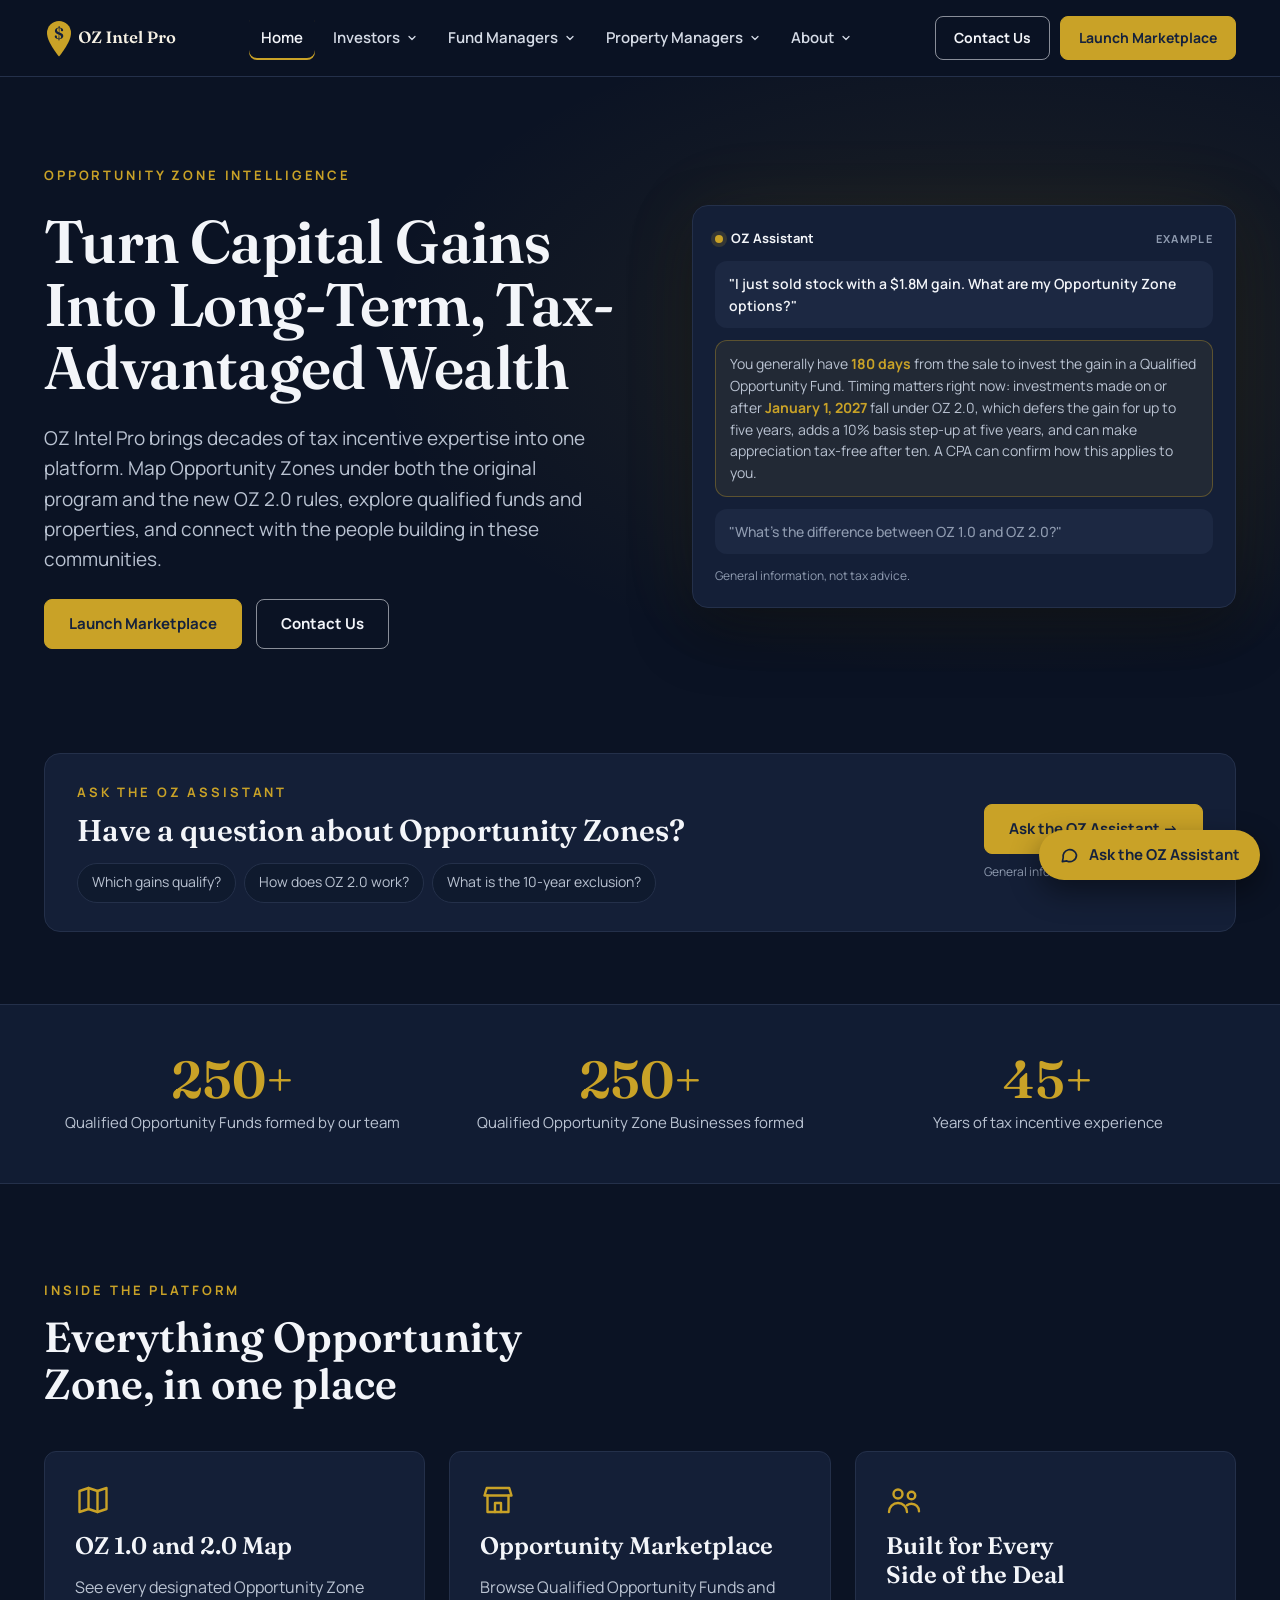
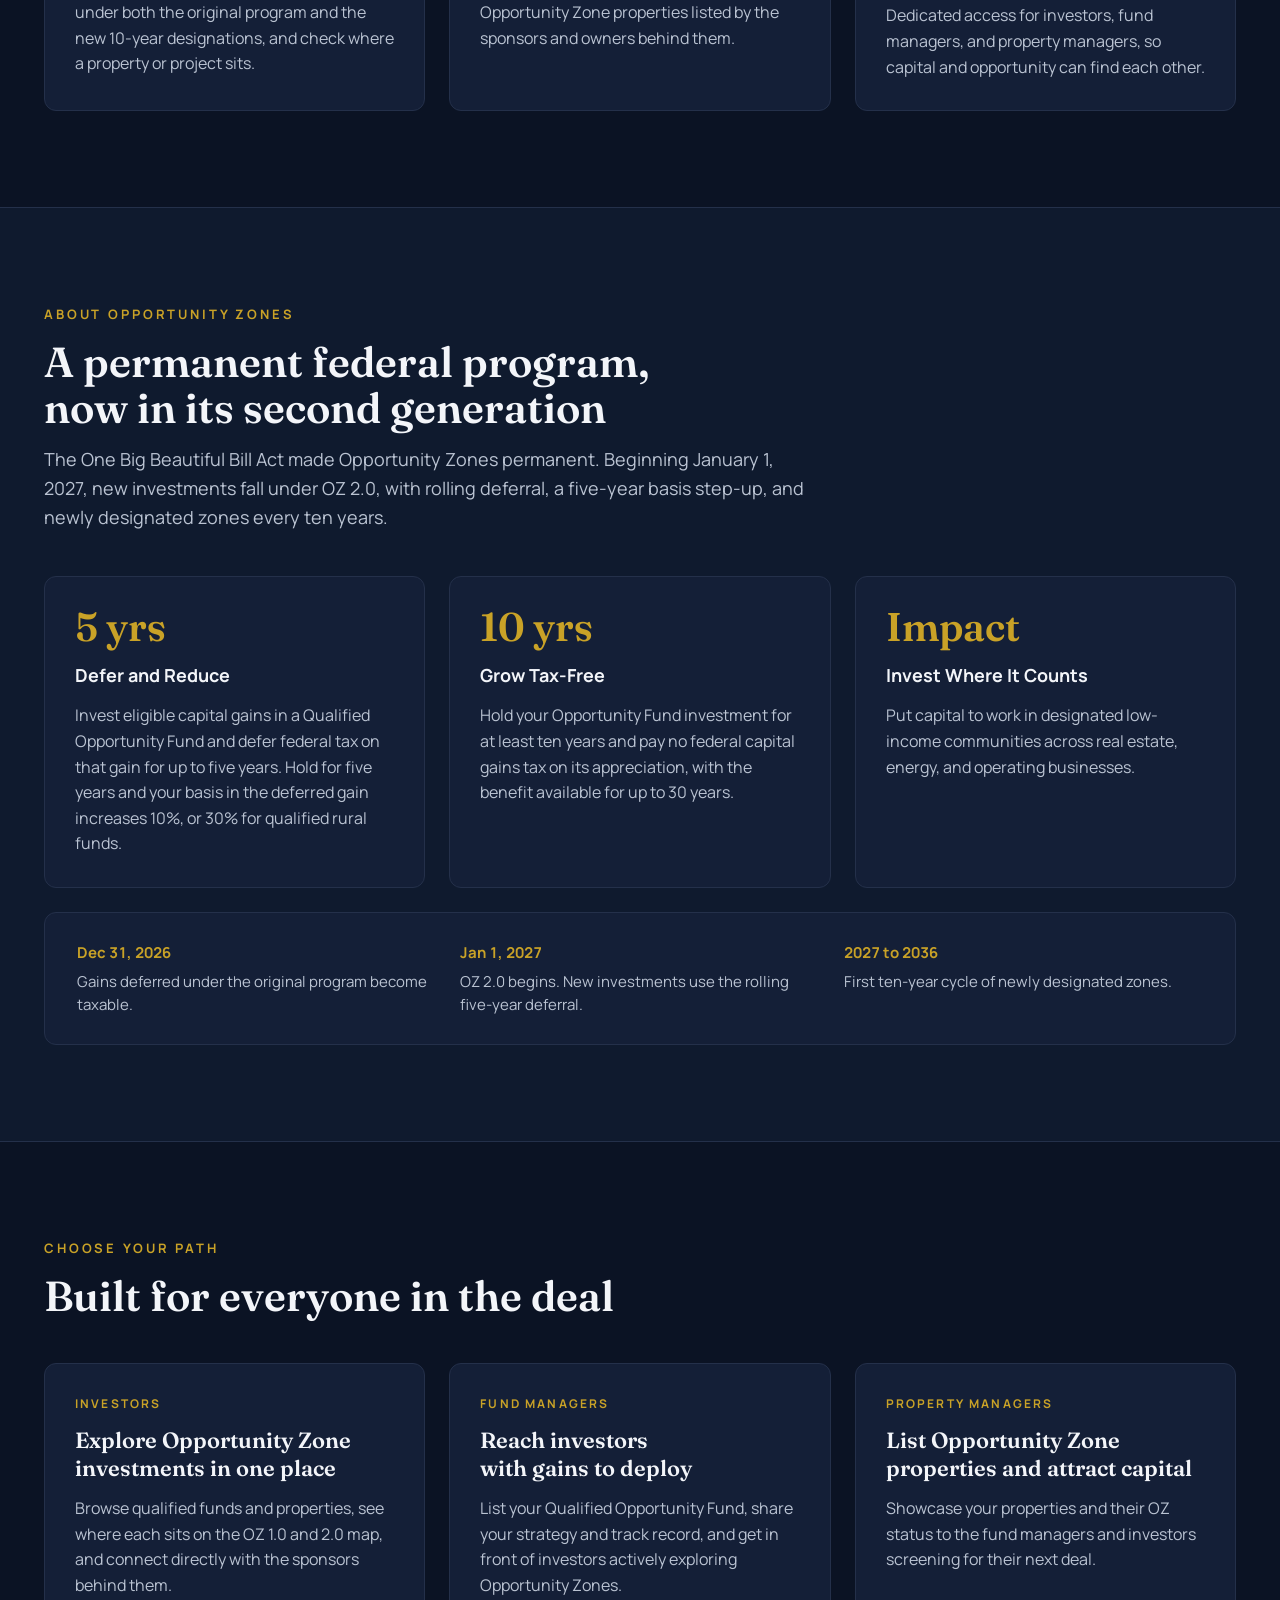
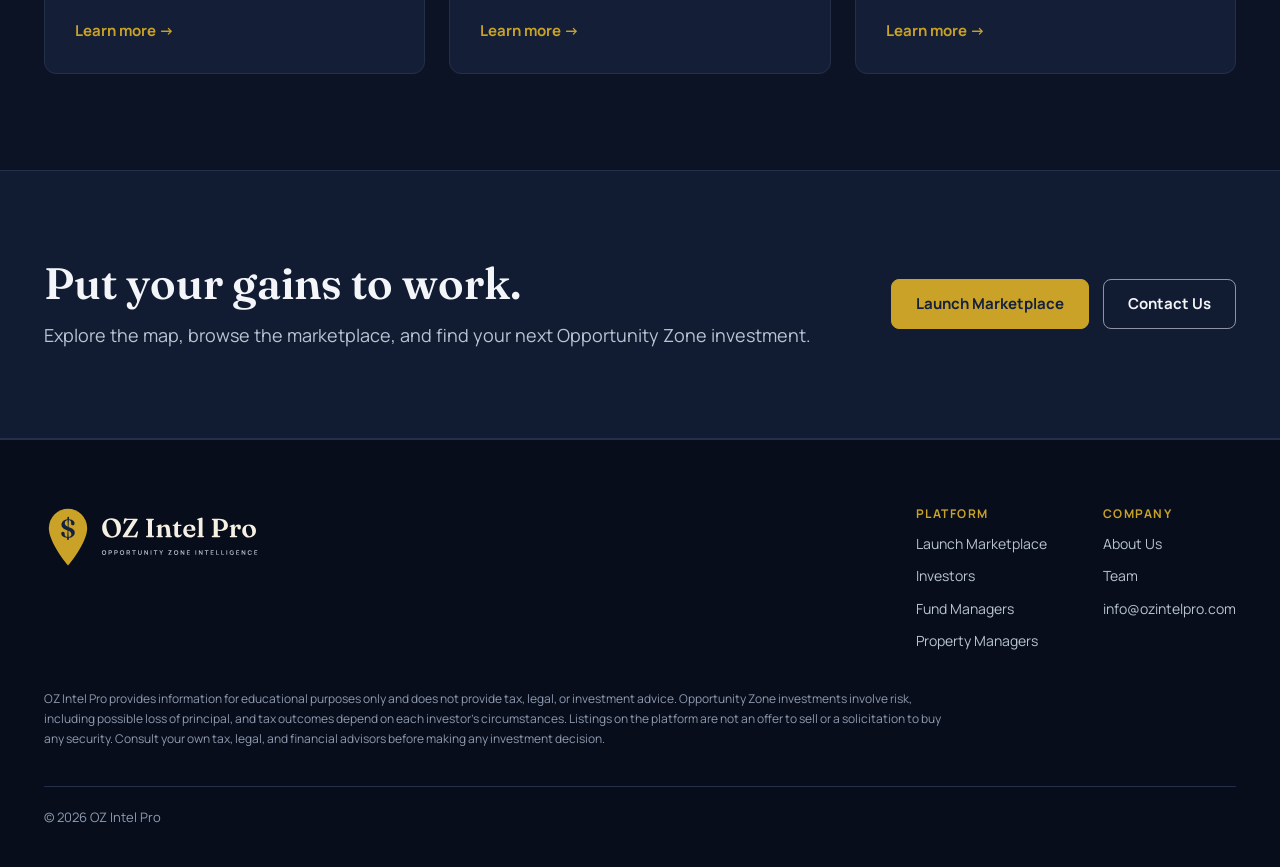
==== index.html @ 28931c60 "Add files via upload" ====
<!doctype html>
<html lang="en">
<head>
<meta charset="utf-8">
<meta name="viewport" content="width=device-width, initial-scale=1, viewport-fit=cover">
<title>OZ Intel Pro | Opportunity Zone Intelligence</title>
<meta name="description" content="Map Opportunity Zones under OZ 1.0 and 2.0, explore qualified funds and properties, and connect with the people building in these communities.">
<meta name="theme-color" content="#0B1324">
<link rel="icon" type="image/svg+xml" href="/assets/oz_logo_icon_gold.svg">
<link rel="apple-touch-icon" href="/assets/oz_logo_icon_gold.png">
<link rel="preconnect" href="https://fonts.googleapis.com">
<link rel="preconnect" href="https://fonts.gstatic.com" crossorigin>
<link rel="stylesheet" href="https://fonts.googleapis.com/css2?family=Fraunces:opsz,wght@9..144,500;9..144,600&family=Manrope:wght@400;500;600;700&display=swap">
<link rel="stylesheet" href="/assets/styles.css">
</head>
<body>
<a class="skip" href="#main">Skip to content</a>
<header class="site-header">
<div class="wrap header-row">
<a class="logo" href="/" aria-label="OZ Intel Pro home"><img src="/assets/oz_logo_compact_dark.svg" alt="OZ Intel Pro" width="243" height="40"></a>
<nav class="nav" aria-label="Main"><a href="/" aria-current="page">Home</a><div class="dd"><button type="button" class="dd-btn" aria-expanded="false" aria-controls="dd-0">Investors<svg class="chev" width="12" height="12" viewBox="0 0 24 24" fill="none" stroke="currentColor" stroke-width="2.5" stroke-linecap="round" stroke-linejoin="round" aria-hidden="true"><path d="m6 9 6 6 6-6"/></svg></button><div class="dd-menu" id="dd-0"><a href="/investors.html">Overview</a><a href="/portal/investor" class="portal">Investor Portal</a></div></div><div class="dd"><button type="button" class="dd-btn" aria-expanded="false" aria-controls="dd-1">Fund Managers<svg class="chev" width="12" height="12" viewBox="0 0 24 24" fill="none" stroke="currentColor" stroke-width="2.5" stroke-linecap="round" stroke-linejoin="round" aria-hidden="true"><path d="m6 9 6 6 6-6"/></svg></button><div class="dd-menu" id="dd-1"><a href="/fund-managers.html">Overview</a><a href="/portal/fund-manager" class="portal">Fund Manager Portal</a></div></div><div class="dd"><button type="button" class="dd-btn" aria-expanded="false" aria-controls="dd-2">Property Managers<svg class="chev" width="12" height="12" viewBox="0 0 24 24" fill="none" stroke="currentColor" stroke-width="2.5" stroke-linecap="round" stroke-linejoin="round" aria-hidden="true"><path d="m6 9 6 6 6-6"/></svg></button><div class="dd-menu" id="dd-2"><a href="/property-managers.html">Overview</a><a href="/portal/property-manager" class="portal">Property Manager Portal</a></div></div><div class="dd"><button type="button" class="dd-btn" aria-expanded="false" aria-controls="dd-3">About<svg class="chev" width="12" height="12" viewBox="0 0 24 24" fill="none" stroke="currentColor" stroke-width="2.5" stroke-linecap="round" stroke-linejoin="round" aria-hidden="true"><path d="m6 9 6 6 6-6"/></svg></button><div class="dd-menu" id="dd-3"><a href="/about.html">About Us</a><a href="/team.html">Team</a></div></div></nav>
<div class="header-ctas"><a class="btn btn-outline" href="mailto:info@ozintelpro.com">Contact Us</a><a class="btn btn-primary" href="/launch">Launch Marketplace</a></div>
<details class="menu">
<summary aria-label="Open menu"><svg width="22" height="22" viewBox="0 0 24 24" fill="none" stroke="#F3F5F9" stroke-width="2" stroke-linecap="round" aria-hidden="true"><path d="M4 7h16M4 12h16M4 17h16"/></svg></summary>
<div class="menu-panel"><nav aria-label="Mobile"><a href="/" aria-current="page">Home</a><div class="m-group"><span class="m-label">Investors</span><a href="/investors.html">Overview</a><a href="/portal/investor" class="portal">Investor Portal</a></div><div class="m-group"><span class="m-label">Fund Managers</span><a href="/fund-managers.html">Overview</a><a href="/portal/fund-manager" class="portal">Fund Manager Portal</a></div><div class="m-group"><span class="m-label">Property Managers</span><a href="/property-managers.html">Overview</a><a href="/portal/property-manager" class="portal">Property Manager Portal</a></div><div class="m-group"><span class="m-label">About</span><a href="/about.html">About Us</a><a href="/team.html">Team</a></div><div class="btns"><a class="btn btn-primary" href="/launch">Launch Marketplace</a><a class="btn btn-outline" href="mailto:info@ozintelpro.com">Contact Us</a></div></nav></div>
</details>
</div>
</header>
<main id="main">
<section class="hero"><div class="wrap hero-grid">
<div class="hero-copy">
<span class="eyebrow">Opportunity Zone Intelligence</span>
<h1>Turn Capital Gains Into Long-Term, Tax-Advantaged Wealth</h1>
<p class="lede">OZ Intel Pro brings decades of tax incentive expertise into one platform. Map Opportunity Zones under both the original program and the new OZ 2.0 rules, explore qualified funds and properties, and connect with the people building in these communities.</p>
<div class="btns"><a class="btn btn-primary" href="/launch">Launch Marketplace</a><a class="btn btn-outline" href="mailto:info@ozintelpro.com">Contact Us</a></div>
</div>
<div class="hero-visual"><figure class="chat-card" aria-label="Example conversation with the OZ Assistant">
<div class="chat-top"><span class="chat-dot" aria-hidden="true"></span>OZ Assistant<span class="chat-tag">Example</span></div>
<div class="bubble user">"I just sold stock with a $1.8M gain. What are my Opportunity Zone options?"</div>
<div class="bubble bot">You generally have <b>180 days</b> from the sale to invest the gain in a Qualified Opportunity Fund. Timing matters right now: investments made on or after <b>January 1, 2027</b> fall under OZ 2.0, which defers the gain for up to five years, adds a 10% basis step-up at five years, and can make appreciation tax-free after ten. A CPA can confirm how this applies to you.</div>
<div class="bubble user muted">"What's the difference between OZ 1.0 and OZ 2.0?"</div>
<figcaption>General information, not tax advice.</figcaption>
</figure></div>
</div></section>

<section class="ask-band" aria-labelledby="ask-h"><div class="wrap">
<div class="ask-card">
<div class="ask-copy"><span class="eyebrow">Ask the OZ Assistant</span><h2 id="ask-h">Have a question about Opportunity Zones?</h2>
<div class="chips"><a href="/assistant" data-ask="Which gains qualify for Opportunity Zones?">Which gains qualify?</a><a href="/assistant" data-ask="How does OZ 2.0 work?">How does OZ 2.0 work?</a><a href="/assistant" data-ask="What is the 10-year exclusion?">What is the 10-year exclusion?</a></div></div>
<div class="ask-cta"><a class="btn btn-primary" href="/assistant" data-ask="">Ask the OZ Assistant →</a><small>General information, not tax advice.</small></div>
</div>
</div></section>

<section class="section-navy" aria-label="Track record"><div class="wrap stats">
<div class="stat"><b>250+</b><span>Qualified Opportunity Funds formed by our team</span></div>
<div class="stat"><b>250+</b><span>Qualified Opportunity Zone Businesses formed</span></div>
<div class="stat"><b>45+</b><span>Years of tax incentive experience</span></div>
</div></section>

<section class="section" id="platform"><div class="wrap">
<div class="section-head"><span class="eyebrow">Inside the platform</span><h2>Everything Opportunity Zone, in one place</h2></div>
<div class="grid-3">
<div class="card"><svg class="icon" viewBox="0 0 24 24" aria-hidden="true"><path d="M9 4 3 6v14l6-2 6 2 6-2V4l-6 2-6-2z"/><path d="M9 4v14"/><path d="M15 6v14"/></svg><h3>OZ 1.0 and 2.0 Map</h3><p>See every designated Opportunity Zone under both the original program and the new 10-year designations, and check where a property or project sits.</p></div>
<div class="card"><svg class="icon" viewBox="0 0 24 24" aria-hidden="true"><path d="M3 9h18l-1.5-5h-15z"/><path d="M5 9v11h14V9"/><path d="M10 20v-6h4v6"/></svg><h3>Opportunity Marketplace</h3><p>Browse Qualified Opportunity Funds and Opportunity Zone properties listed by the sponsors and owners behind them.</p></div>
<div class="card"><svg class="icon" viewBox="0 0 24 24" aria-hidden="true"><circle cx="8" cy="8" r="3"/><circle cx="17" cy="9" r="2.5"/><path d="M2 20c0-3.3 2.7-6 6-6s6 2.7 6 6"/><path d="M14 15.5c.9-.6 1.9-1 3-1 2.8 0 5 2.2 5 5"/></svg><h3>Built for Every Side of the Deal</h3><p>Dedicated access for investors, fund managers, and property managers, so capital and opportunity can find each other.</p></div>
</div>
</div></section>
<section class="section section-cream" id="opportunity-zones"><div class="wrap">
<div class="section-head"><span class="eyebrow">About Opportunity Zones</span><h2>A permanent federal program, now in its second generation</h2>
<p class="lede">The One Big Beautiful Bill Act made Opportunity Zones permanent. Beginning January 1, 2027, new investments fall under OZ 2.0, with rolling deferral, a five-year basis step-up, and newly designated zones every ten years.</p></div>
<div class="grid-3">
<div class="card"><div class="big">5 yrs</div><div class="label">Defer and Reduce</div><p>Invest eligible capital gains in a Qualified Opportunity Fund and defer federal tax on that gain for up to five years. Hold for five years and your basis in the deferred gain increases 10%, or 30% for qualified rural funds.</p></div>
<div class="card"><div class="big">10 yrs</div><div class="label">Grow Tax-Free</div><p>Hold your Opportunity Fund investment for at least ten years and pay no federal capital gains tax on its appreciation, with the benefit available for up to 30 years.</p></div>
<div class="card"><div class="big">Impact</div><div class="label">Invest Where It Counts</div><p>Put capital to work in designated low-income communities across real estate, energy, and operating businesses.</p></div>
</div>
<div class="dates">
<div><b>Dec 31, 2026</b><span>Gains deferred under the original program become taxable.</span></div>
<div><b>Jan 1, 2027</b><span>OZ 2.0 begins. New investments use the rolling five-year deferral.</span></div>
<div><b>2027 to 2036</b><span>First ten-year cycle of newly designated zones.</span></div>
</div>
</div></section>
<section class="section"><div class="wrap">
<div class="section-head"><span class="eyebrow">Choose your path</span><h2>Built for everyone in the deal</h2></div>
<div class="grid-3">
<a class="card" href="/investors.html"><span class="kicker">INVESTORS</span><h3>Explore Opportunity Zone investments in one place</h3><p>Browse qualified funds and properties, see where each sits on the OZ 1.0 and 2.0 map, and connect directly with the sponsors behind them.</p><span class="more">Learn more →</span></a>
<a class="card" href="/fund-managers.html"><span class="kicker">FUND MANAGERS</span><h3>Reach investors with gains to deploy</h3><p>List your Qualified Opportunity Fund, share your strategy and track record, and get in front of investors actively exploring Opportunity Zones.</p><span class="more">Learn more →</span></a>
<a class="card" href="/property-managers.html"><span class="kicker">PROPERTY MANAGERS</span><h3>List Opportunity Zone properties and attract capital</h3><p>Showcase your properties and their OZ status to the fund managers and investors screening for their next deal.</p><span class="more">Learn more →</span></a>
</div>
</div></section>
<section class="section-navy"><div class="wrap cta-row">
<div class="copy"><h2>Put your gains to work.</h2><p>Explore the map, browse the marketplace, and find your next Opportunity Zone investment.</p></div>
<div class="btns"><a class="btn btn-gold" href="/launch">Launch Marketplace</a><a class="btn btn-light" href="mailto:info@ozintelpro.com">Contact Us</a></div>
</div></section>
</main>
<footer class="site-footer">
<div class="wrap footer-inner">
<div class="footer-top">
<img src="/assets/oz_logo_full_dark.svg" alt="OZ Intel Pro, Opportunity Zone Intelligence" width="333" height="64">
<div class="footer-cols">
<div><h4>PLATFORM</h4><a href="/launch">Launch Marketplace</a><a href="/investors.html">Investors</a><a href="/fund-managers.html">Fund Managers</a><a href="/property-managers.html">Property Managers</a></div>
<div><h4>COMPANY</h4><a href="/about.html">About Us</a><a href="/team.html">Team</a><a href="mailto:info@ozintelpro.com">info@ozintelpro.com</a></div>
</div>
</div>
<p class="disclaimer">OZ Intel Pro provides information for educational purposes only and does not provide tax, legal, or investment advice. Opportunity Zone investments involve risk, including possible loss of principal, and tax outcomes depend on each investor's circumstances. Listings on the platform are not an offer to sell or a solicitation to buy any security. Consult your own tax, legal, and financial advisors before making any investment decision.</p>
<div class="legal">© 2026 OZ Intel Pro</div>
</div>
</footer>
<script>
(function(){
  var dds=[].slice.call(document.querySelectorAll('.dd'));
  function closeAll(except){dds.forEach(function(d){if(d!==except){d.classList.remove('open');d.querySelector('.dd-btn').setAttribute('aria-expanded','false');}});}
  dds.forEach(function(d){
    var b=d.querySelector('.dd-btn');
    b.addEventListener('click',function(e){e.stopPropagation();var o=!d.classList.contains('open');closeAll(d);d.classList.toggle('open',o);b.setAttribute('aria-expanded',String(o));});
  });
  document.addEventListener('click',function(){closeAll();});
  document.addEventListener('keydown',function(e){if(e.key==='Escape')closeAll();});
})();
</script>
<script src="/assets/assistant.js" defer></script>
</body>
</html>
---- assets/styles.css ----
/* OZ Intel Pro site styles. Dark navy theme with white type and gold actions. */
:root{
  --bg:#0B1324;          /* page */
  --bg-alt:#0F1A2E;      /* alternating sections */
  --band:#111C33;        /* stat band, CTA */
  --card:#141F37;        /* cards */
  --card-hi:#18264A;     /* card hover */
  --line:#24304A;        /* borders */
  --gold:#C9A227;
  --gold-hi:#DAB540;
  --ink:#F3F5F9;         /* headings */
  --body:#BAC3D2;        /* paragraphs */
  --muted:#8F9BB0;       /* captions */
  --navy:#14213D;
  --display:"Fraunces",Georgia,"Times New Roman",serif;
  --sans:"Manrope","Helvetica Neue",Arial,sans-serif;
  --wrap:1240px;
  color-scheme:dark;
}
*{box-sizing:border-box}
html{scroll-behavior:smooth;background:var(--bg)}
@media (prefers-reduced-motion:reduce){html{scroll-behavior:auto}}
body{margin:0;background:var(--bg);color:var(--body);font-family:var(--sans);font-size:16px;line-height:1.6;-webkit-font-smoothing:antialiased}
img{max-width:100%;display:block}
a{color:var(--ink);text-decoration:none}
a:hover{color:var(--gold-hi)}
a:focus-visible,summary:focus-visible{outline:3px solid var(--gold);outline-offset:3px;border-radius:4px}
h1,h2,h3{font-family:var(--display);font-weight:600;color:var(--ink);margin:0;text-wrap:balance}
p{margin:0}
.wrap{max-width:var(--wrap);margin:0 auto;padding-left:max(24px,env(safe-area-inset-left));padding-right:max(24px,env(safe-area-inset-right))}
.eyebrow{font-size:13px;font-weight:700;letter-spacing:.22em;text-transform:uppercase;color:var(--gold)}
.skip{position:absolute;left:-999px;top:8px;background:var(--gold);color:var(--navy);padding:10px 14px;border-radius:6px;z-index:20}
.skip:focus{left:12px;color:var(--navy)}

/* Buttons */
.btn{display:inline-flex;align-items:center;justify-content:center;min-height:48px;padding:12px 24px;border-radius:8px;font-weight:700;font-size:15px;border:1.5px solid transparent;transition:background .15s,color .15s,border-color .15s}
.btn-primary,.btn-gold{background:var(--gold);border-color:var(--gold);color:var(--navy)}
.btn-primary:hover,.btn-gold:hover{background:var(--gold-hi);border-color:var(--gold-hi);color:var(--navy)}
.btn-outline,.btn-light{background:transparent;border-color:rgba(243,245,249,.55);color:var(--ink)}
.btn-outline:hover,.btn-light:hover{border-color:var(--ink);background:rgba(243,245,249,.06);color:var(--ink)}
.btns{display:flex;flex-wrap:wrap;gap:14px}

/* Header */
.site-header{background:rgba(11,19,36,.92);backdrop-filter:blur(8px);-webkit-backdrop-filter:blur(8px);border-bottom:1px solid var(--line);position:sticky;top:0;z-index:10}
.header-row{display:flex;align-items:center;justify-content:space-between;gap:20px;min-height:76px}
.logo img{height:40px;width:auto}
.nav{display:flex;align-items:center;gap:24px;font-size:15px;font-weight:600}
.nav a{color:#D5DBE6}
.nav a:hover{color:var(--ink)}
.nav a[aria-current="page"]{color:var(--ink);box-shadow:inset 0 -2px 0 var(--gold)}
.header-ctas{display:flex;gap:10px}
.header-ctas .btn{min-height:44px;padding:10px 18px;font-size:14px}
/* Dropdowns */
.nav{gap:6px}
.nav>a,.dd-btn{display:inline-flex;align-items:center;gap:6px;min-height:44px;padding:0 12px;border-radius:8px;font:inherit;font-weight:600;font-size:15px;color:#D5DBE6;background:transparent;border:0;cursor:pointer}
.nav>a:hover,.dd-btn:hover,.dd.open .dd-btn{color:var(--ink);background:rgba(243,245,249,.06)}
.nav>a[aria-current="page"],.dd.active .dd-btn{color:var(--ink);box-shadow:inset 0 -2px 0 var(--gold)}
.dd{position:relative}
.chev{transition:transform .15s}
.dd.open .chev{transform:rotate(180deg)}
.dd-menu{display:none;position:absolute;top:calc(100% + 6px);left:0;min-width:230px;background:var(--card);border:1px solid var(--line);border-radius:10px;padding:6px;box-shadow:0 18px 40px rgba(0,0,0,.45);z-index:20}
.dd-menu::before{content:"";position:absolute;left:0;right:0;top:-8px;height:8px}
.dd:hover .dd-menu,.dd:focus-within .dd-menu,.dd.open .dd-menu{display:block}
.dd-menu a{display:flex;align-items:center;justify-content:space-between;gap:10px;min-height:44px;padding:0 12px;border-radius:7px;color:var(--ink);font-weight:600;font-size:14px}
.dd-menu a:hover{background:var(--card-hi);color:var(--ink)}
.dd-menu a[aria-current="page"],.menu-panel nav a[aria-current="page"]{color:var(--gold);box-shadow:none;background:var(--card-hi)}
.menu-panel .btns .btn{flex:1 1 160px}
.dd-menu a.portal{color:var(--gold)}
.dd-menu a.portal::after{content:"→"}
.m-group{display:flex;flex-direction:column;padding-top:10px}
.m-label{font-size:12px;font-weight:700;letter-spacing:.16em;text-transform:uppercase;color:var(--gold);padding:6px 0}
.menu-panel nav .m-group a{padding-left:12px}
.menu-panel nav a.portal{color:var(--gold)}
@media (prefers-reduced-motion:reduce){.chev{transition:none}}
.menu{display:none}
.menu summary{list-style:none;cursor:pointer;display:flex;align-items:center;justify-content:center;width:48px;height:48px;border:1.5px solid var(--line);border-radius:8px}
.menu summary::-webkit-details-marker{display:none}
.menu-panel{position:absolute;left:0;right:0;top:100%;background:var(--bg);border-bottom:1px solid var(--line);box-shadow:0 18px 30px rgba(0,0,0,.35)}
.menu-panel nav{display:flex;flex-direction:column;padding:8px max(24px,env(safe-area-inset-left)) 20px}
.menu-panel nav a{padding:14px 0;border-bottom:1px solid var(--line);font-weight:600;color:var(--ink)}
.menu-panel .btns{padding:16px 0 0}
@media (max-width:1080px){.nav,.header-ctas{display:none}.menu{display:block}}

/* Sections */
.section{padding:96px 0;background:var(--bg)}
.section-cream{background:var(--bg-alt);border-top:1px solid var(--line);border-bottom:1px solid var(--line)}
.section-navy{background:var(--band);border-top:1px solid var(--line);border-bottom:1px solid var(--line)}
.section-head{display:flex;flex-direction:column;gap:14px;max-width:760px;margin-bottom:44px}
.section-head h2{font-size:clamp(32px,4vw,42px);line-height:1.1}
.lede{font-size:18px;line-height:1.6;color:var(--body)}
@media (max-width:640px){.section{padding:64px 0}}

/* Hero */
.hero{background:radial-gradient(900px 480px at 78% 40%,rgba(201,162,39,.10),transparent 70%),var(--bg);padding:88px 0 96px}
.hero-grid{display:flex;flex-wrap:wrap;align-items:center;gap:64px}
.hero-copy{flex:1 1 480px;min-width:0;display:flex;flex-direction:column;gap:24px}
.hero h1{font-size:clamp(40px,5.2vw,60px);line-height:1.05;letter-spacing:-.01em}
.hero .lede{font-size:19px;max-width:560px}
.hero-visual{flex:1 1 440px;min-width:0}
.page-hero{background:radial-gradient(800px 400px at 85% 30%,rgba(201,162,39,.08),transparent 70%),var(--bg);padding:80px 0 72px;border-bottom:1px solid var(--line)}
.page-hero .inner{display:flex;flex-direction:column;gap:16px}
.page-hero .inner>*{max-width:820px}
.page-hero h1{font-size:clamp(38px,5vw,56px);line-height:1.06}
@media (max-width:640px){.hero{padding:56px 0 64px}.hero-grid{gap:40px}.page-hero{padding:56px 0 48px}}

/* Map card */
.map-card{background:var(--card);border:1px solid var(--line);border-radius:14px;padding:22px;box-shadow:0 24px 60px rgba(0,0,0,.35);display:flex;flex-direction:column;gap:16px}
.map-top{display:flex;justify-content:space-between;gap:12px;flex-wrap:wrap;font-size:14px;font-weight:700;color:var(--ink)}
.map-top span{font-size:12px;font-weight:600;color:var(--muted)}
.map{position:relative}
.tracts{display:grid;grid-template-columns:repeat(12,minmax(0,1fr));gap:3px}
.t{aspect-ratio:1;border-radius:2px;background:#1C2842}
.t.oz2{background:var(--gold)}
.t.oz1{background:#2A3B60;box-shadow:inset 0 0 0 1.5px #7F95C2}
.map .pin{position:absolute;width:30px;height:40px;filter:drop-shadow(0 4px 6px rgba(0,0,0,.4))}
.legend{display:flex;flex-wrap:wrap;gap:18px;font-size:12px;font-weight:600;color:var(--body)}
.legend span{display:inline-flex;align-items:center;gap:8px}
.legend i{width:14px;height:14px;border-radius:2px;display:inline-block;background:#1C2842}
.legend i.oz2{background:var(--gold)}
.legend i.oz1{background:#2A3B60;box-shadow:inset 0 0 0 1.5px #7F95C2}
.map-foot{border-top:1px solid var(--line);padding-top:14px;display:flex;justify-content:space-between;gap:12px;flex-wrap:wrap;font-size:13px}
.map-foot b{display:block;color:var(--ink)}
.map-foot small{color:var(--muted);font-size:13px}
.map-foot a b{color:var(--gold)}

/* Assistant example */
.chat-card{margin:0;background:var(--card);border:1px solid var(--line);border-radius:16px;padding:22px;box-shadow:0 24px 60px rgba(0,0,0,.35),0 0 80px rgba(201,162,39,.08);display:flex;flex-direction:column;gap:12px}
.chat-top{display:flex;align-items:center;gap:8px;font-size:13px;font-weight:700;color:var(--ink)}
.chat-dot{width:8px;height:8px;border-radius:50%;background:var(--gold);box-shadow:0 0 0 4px rgba(201,162,39,.18)}
.chat-tag{margin-left:auto;font-size:11px;font-weight:700;letter-spacing:.12em;text-transform:uppercase;color:var(--muted)}
.bubble{border-radius:12px;padding:12px 14px;font-size:14px;line-height:1.55}
.bubble.user{background:#1C2842;color:var(--ink);font-weight:600}
.bubble.user.muted{color:var(--muted);font-weight:500}
.bubble.bot{background:rgba(201,162,39,.08);border:1px solid rgba(201,162,39,.35);color:var(--body)}
.bubble.bot b{color:var(--gold);font-weight:700}
.chat-card figcaption{font-size:12px;color:var(--muted)}
.ask-band{background:var(--bg);padding-block:8px 72px}
.ask-card{background:var(--card);border:1px solid var(--line);border-radius:16px;padding:28px 32px;display:flex;flex-wrap:wrap;align-items:center;justify-content:space-between;gap:24px}
.ask-copy{flex:1 1 420px;min-width:0;display:flex;flex-direction:column;gap:10px}
.ask-copy h2{font-size:clamp(24px,3vw,30px);line-height:1.2}
.chips{display:flex;flex-wrap:wrap;gap:8px;padding-top:4px}
.chips a{display:inline-flex;align-items:center;min-height:40px;padding:6px 14px;border:1px solid var(--line);border-radius:999px;font-size:14px;color:var(--body);background:var(--bg-alt)}
.chips a:hover{border-color:var(--gold);color:var(--ink)}
.ask-cta{display:flex;flex-direction:column;gap:8px;align-items:flex-start}
.ask-cta small{font-size:12px;color:var(--muted)}
@media (max-width:640px){.ask-card{padding:22px}.ask-band{padding-bottom:56px}}

/* Chat window */
.oz-sr{position:absolute;width:1px;height:1px;overflow:hidden;clip:rect(0 0 0 0);white-space:nowrap}
.oz-launch{position:fixed;right:calc(20px + env(safe-area-inset-right,0px));bottom:calc(20px + env(safe-area-inset-bottom,0px));z-index:30;display:inline-flex;align-items:center;gap:10px;min-height:50px;padding:0 20px;border-radius:999px;border:0;background:var(--gold);color:var(--navy);font:inherit;font-weight:700;font-size:15px;cursor:pointer;box-shadow:0 12px 30px rgba(0,0,0,.45)}
.oz-launch:hover{background:var(--gold-hi)}
.oz-launch.hide{display:none}
@media (max-width:520px){.oz-launch span{display:none}.oz-launch{padding:0;width:56px;height:56px;justify-content:center}}
.oz-chat{position:fixed;right:calc(20px + env(safe-area-inset-right,0px));bottom:calc(20px + env(safe-area-inset-bottom,0px));z-index:40;width:min(400px,calc(100vw - 32px));height:min(600px,calc(100vh - 110px));display:flex;flex-direction:column;background:var(--card);border:1px solid var(--line);border-radius:16px;box-shadow:0 30px 70px rgba(0,0,0,.55);overflow:hidden}
.oz-chat[hidden]{display:none}
@media (max-width:520px){.oz-chat{left:calc(12px + env(safe-area-inset-left,0px));right:calc(12px + env(safe-area-inset-right,0px));bottom:calc(12px + env(safe-area-inset-bottom,0px));width:auto;height:calc(100% - 90px)}}
.oz-chat-head{display:flex;justify-content:space-between;align-items:flex-start;gap:12px;padding:16px 16px 12px;border-bottom:1px solid var(--line)}
.oz-chat-title{display:flex;align-items:center;gap:8px;font-weight:700;color:var(--ink);font-size:15px}
.oz-chat-sub{font-size:12px;color:var(--muted);margin-top:2px}
.oz-chat-x{width:40px;height:40px;display:grid;place-items:center;border-radius:8px;border:1px solid var(--line);background:transparent;color:var(--ink);cursor:pointer}
.oz-chat-x:hover{background:var(--card-hi)}
.oz-chat-log{flex:1;overflow-y:auto;padding:14px 16px;display:flex;flex-direction:column;gap:10px}
.oz-chat-log .bubble{max-width:90%}
.oz-chat-log .bubble.user{align-self:flex-end;font-weight:500}
.oz-chat-log .bubble.bot{align-self:flex-start}
.oz-chat-log .bubble p{margin:0 0 6px}
.oz-chat-log .bubble p:last-child{margin:0}
.oz-chat-log .bubble ul{margin:4px 0 6px;padding-left:1.1em}
.oz-chat-log .bubble a{color:var(--gold);text-decoration:underline}
.oz-chat-log .bubble.wait{color:var(--muted);font-style:italic}
.oz-chat-log .bubble.err{border-color:#7a3b3b;background:rgba(160,60,60,.12)}
.oz-chat-starters{display:flex;flex-wrap:wrap;gap:6px;padding:0 16px 10px}
.oz-chat-starters[hidden]{display:none}
.oz-chat-starters button{min-height:36px;padding:4px 12px;border-radius:999px;border:1px solid var(--line);background:var(--bg-alt);color:var(--body);font:inherit;font-size:13px;cursor:pointer}
.oz-chat-starters button:hover{border-color:var(--gold);color:var(--ink)}
.oz-chat-form{display:flex;gap:8px;align-items:flex-end;padding:10px 12px;border-top:1px solid var(--line)}
.oz-chat-form textarea{flex:1;min-width:0;resize:none;max-height:120px;min-height:44px;padding:11px 12px;border-radius:10px;border:1px solid var(--line);background:var(--bg);color:var(--ink);font:inherit;font-size:15px;line-height:1.4}
.oz-chat-form textarea:focus{outline:2px solid var(--gold);outline-offset:0}
.oz-chat-send{width:44px;height:44px;flex:0 0 auto;display:grid;place-items:center;border-radius:10px;border:0;background:var(--gold);color:var(--navy);cursor:pointer}
.oz-chat-send:hover{background:var(--gold-hi)}
.oz-chat-foot{padding:0 14px 12px;font-size:11px;line-height:1.5;color:var(--muted)}
.oz-chat-foot a{color:var(--body);text-decoration:underline}

/* Stats */
.stats{display:grid;grid-template-columns:repeat(auto-fit,minmax(220px,1fr));gap:32px;padding-block:48px}
.stat{text-align:center;display:flex;flex-direction:column;gap:6px}
.stat b{font-family:var(--display);font-size:52px;font-weight:600;color:var(--gold);line-height:1}
.stat span{font-size:15px;color:var(--body)}

/* Cards */
.grid-3{display:grid;grid-template-columns:repeat(auto-fit,minmax(280px,1fr));gap:24px}
.grid-4{display:grid;grid-template-columns:repeat(auto-fit,minmax(250px,1fr));gap:20px}
.card{border:1px solid var(--line);border-radius:12px;padding:30px;display:flex;flex-direction:column;gap:14px;background:var(--card)}
.card h3{font-size:24px;line-height:1.2}
.card p{font-size:16px;color:var(--body)}
.card .big{font-family:var(--display);font-size:40px;font-weight:600;line-height:1;color:var(--gold)}
.card .label{font-family:var(--sans);font-size:18px;font-weight:700;color:var(--ink)}
.icon{width:36px;height:36px;stroke:var(--gold);fill:none;stroke-width:1.6;stroke-linecap:round;stroke-linejoin:round}
a.card{transition:border-color .15s,transform .15s,background .15s}
a.card:hover{border-color:var(--gold);background:var(--card-hi);transform:translateY(-2px)}
@media (prefers-reduced-motion:reduce){a.card:hover{transform:none}}
a.card .kicker{font-size:12px;font-weight:700;letter-spacing:.18em;color:var(--gold)}
a.card h3{font-size:22px;line-height:1.25}
a.card .more{font-weight:700;font-size:15px;margin-top:auto;padding-top:6px;color:var(--gold)}

/* Key dates */
.dates{background:var(--card);border:1px solid var(--line);border-radius:12px;padding:28px 32px;display:grid;grid-template-columns:repeat(auto-fit,minmax(220px,1fr));gap:24px;margin-top:24px}
.dates div{display:flex;flex-direction:column;gap:6px}
.dates b{color:var(--gold);font-size:15px;font-variant-numeric:tabular-nums}
.dates span{color:var(--body);font-size:15px;line-height:1.5}

/* CTA band */
.cta-row{display:flex;flex-wrap:wrap;align-items:center;justify-content:space-between;gap:32px;padding-block:88px}
.cta-row .copy{flex:1 1 520px;min-width:0;display:flex;flex-direction:column;gap:14px}
.cta-row h2{font-size:clamp(34px,4vw,44px);line-height:1.1}
.cta-row p{font-size:18px;color:var(--body)}

/* Prose */
.prose{max-width:760px;display:flex;flex-direction:column;gap:18px;font-size:18px;color:var(--body)}

/* Team */
.team{display:grid;grid-template-columns:repeat(auto-fit,minmax(min(100%,480px),1fr));gap:32px}
.member{border:1px solid var(--line);border-radius:14px;padding:32px;display:flex;flex-wrap:wrap;gap:24px;align-items:flex-start;background:var(--card)}
.member img{width:124px;height:124px;border-radius:50%;object-fit:cover;border:3px solid var(--gold);flex:0 0 auto}
.member .who{flex:1 1 260px;min-width:0;display:flex;flex-direction:column;gap:8px}
.member .role{font-size:12px;font-weight:700;letter-spacing:.18em;color:var(--gold)}
.member h2{font-size:28px;line-height:1.2}
.member p{font-size:15px;line-height:1.65;color:var(--body);margin-top:6px}
.faces{display:flex;flex-wrap:wrap;gap:20px;align-items:center}
.faces img{width:72px;height:72px;border-radius:50%;object-fit:cover;border:2px solid var(--gold)}

/* Footer */
.site-footer{background:#070D1A;color:var(--body);border-top:1px solid var(--line)}
.footer-inner{padding-block:64px 40px;display:flex;flex-direction:column;gap:36px}
.footer-top{display:flex;flex-wrap:wrap;justify-content:space-between;gap:36px}
.footer-top img{height:64px;width:auto}
.footer-cols{display:flex;flex-wrap:wrap;gap:56px;font-size:14px}
.footer-cols div{display:flex;flex-direction:column;gap:10px}
.footer-cols h4{margin:0;font-size:12px;letter-spacing:.12em;color:var(--gold);font-weight:700}
.footer-cols a{color:var(--body)}
.footer-cols a:hover{color:var(--ink)}
.disclaimer{font-size:12px;line-height:1.7;color:var(--muted);max-width:900px}
.legal{border-top:1px solid var(--line);padding-top:20px;font-size:13px;color:var(--muted)}
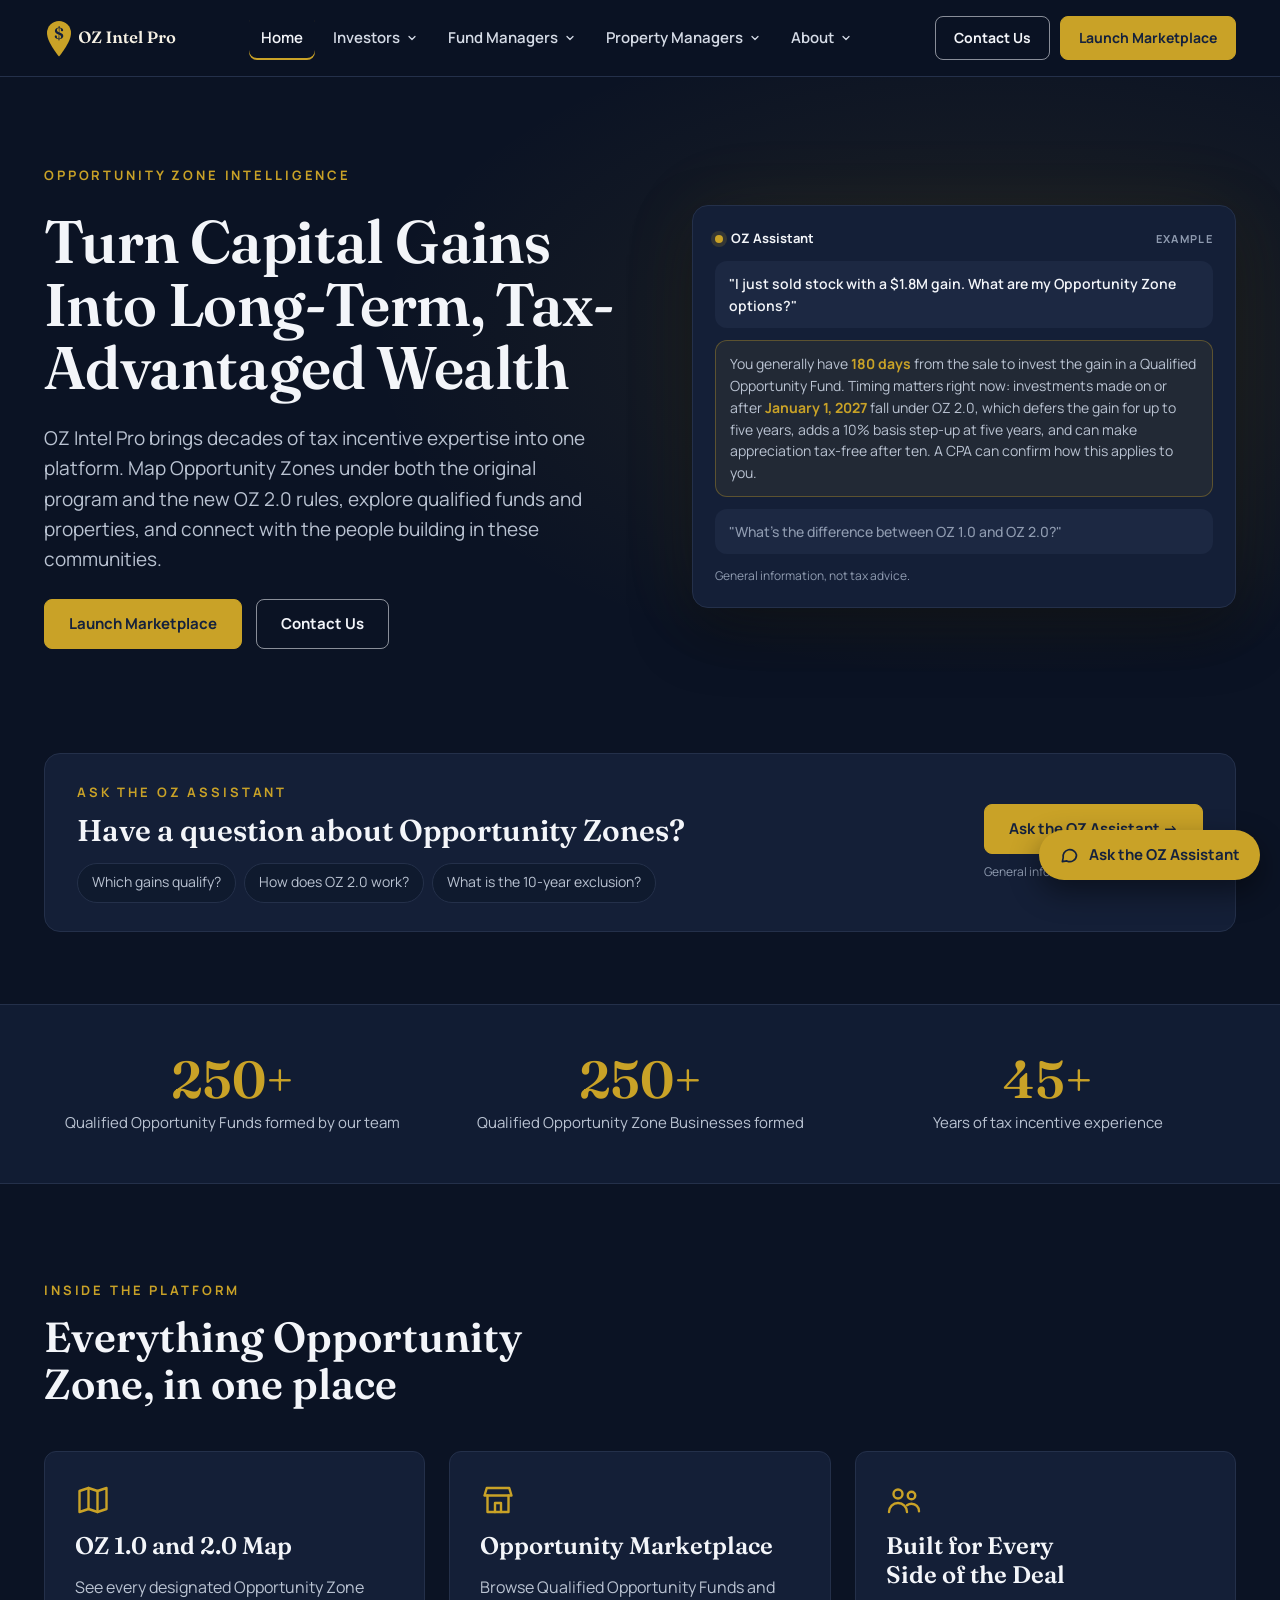
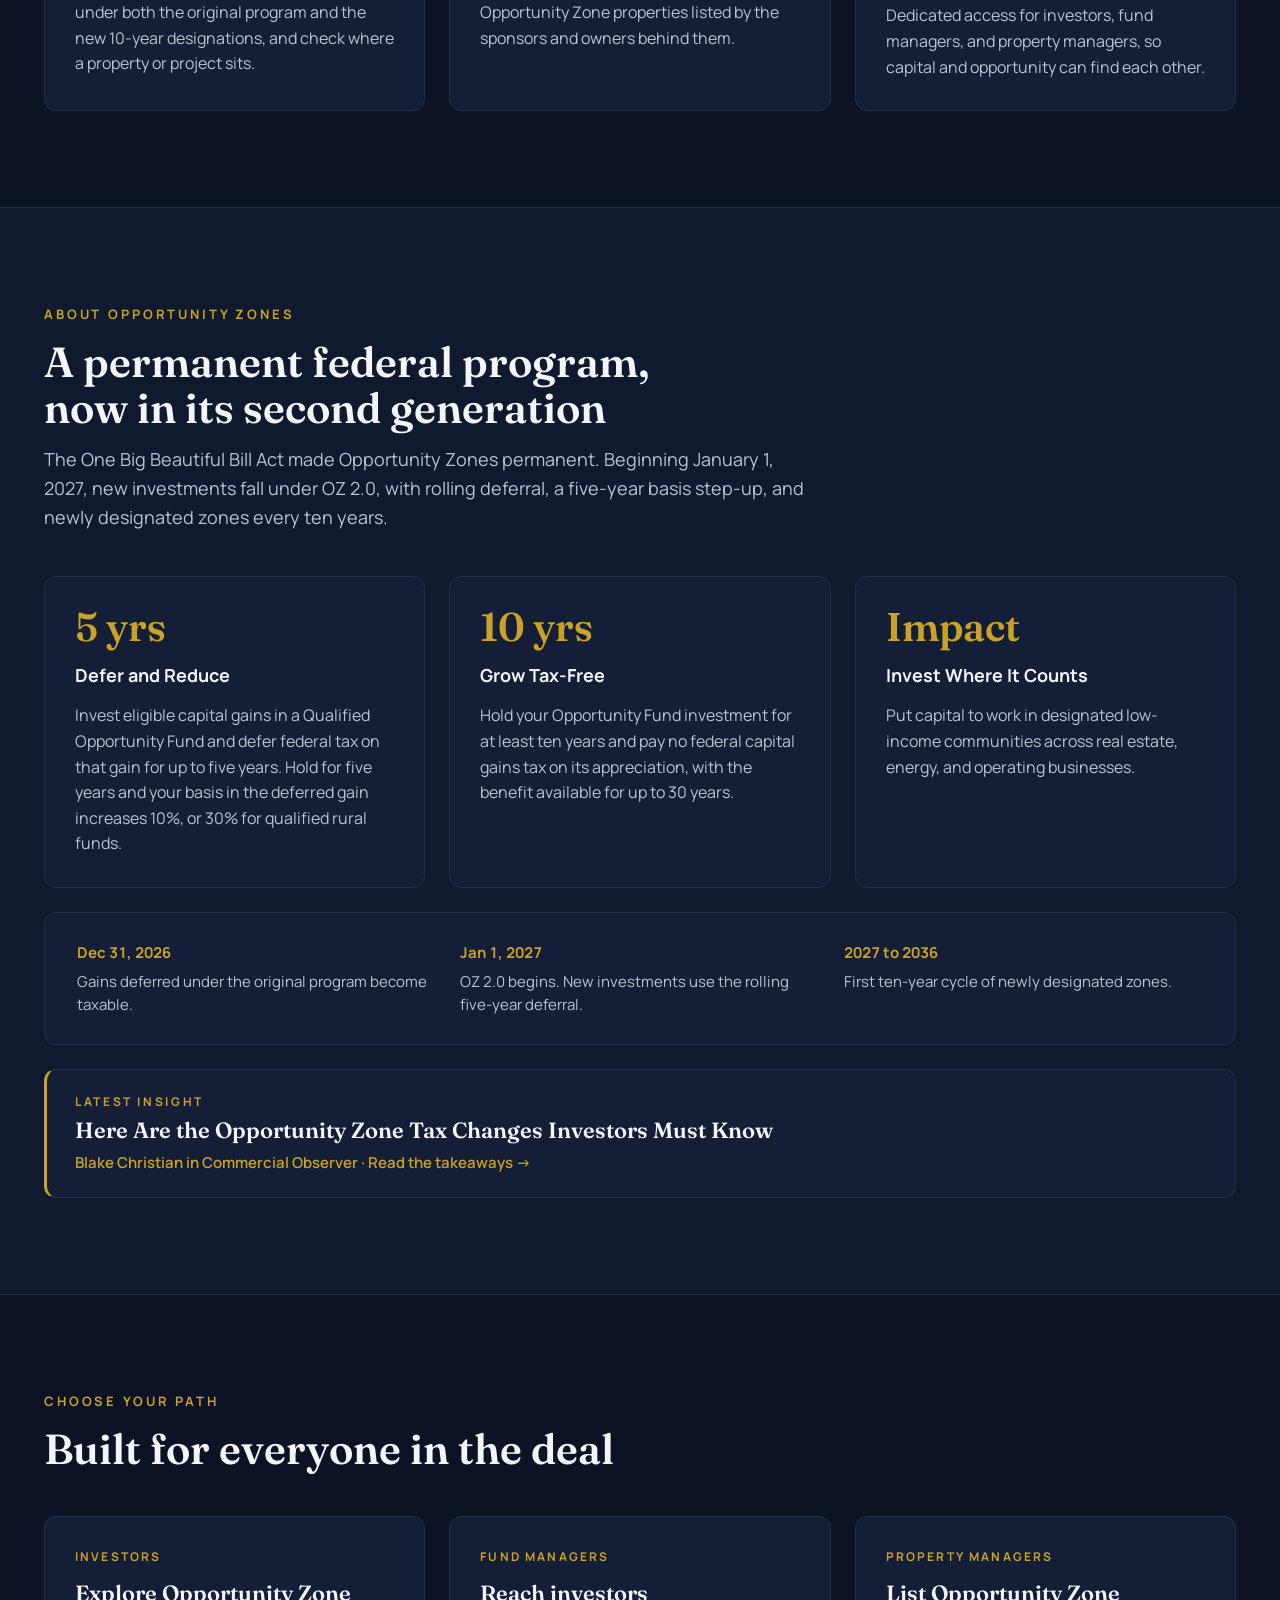
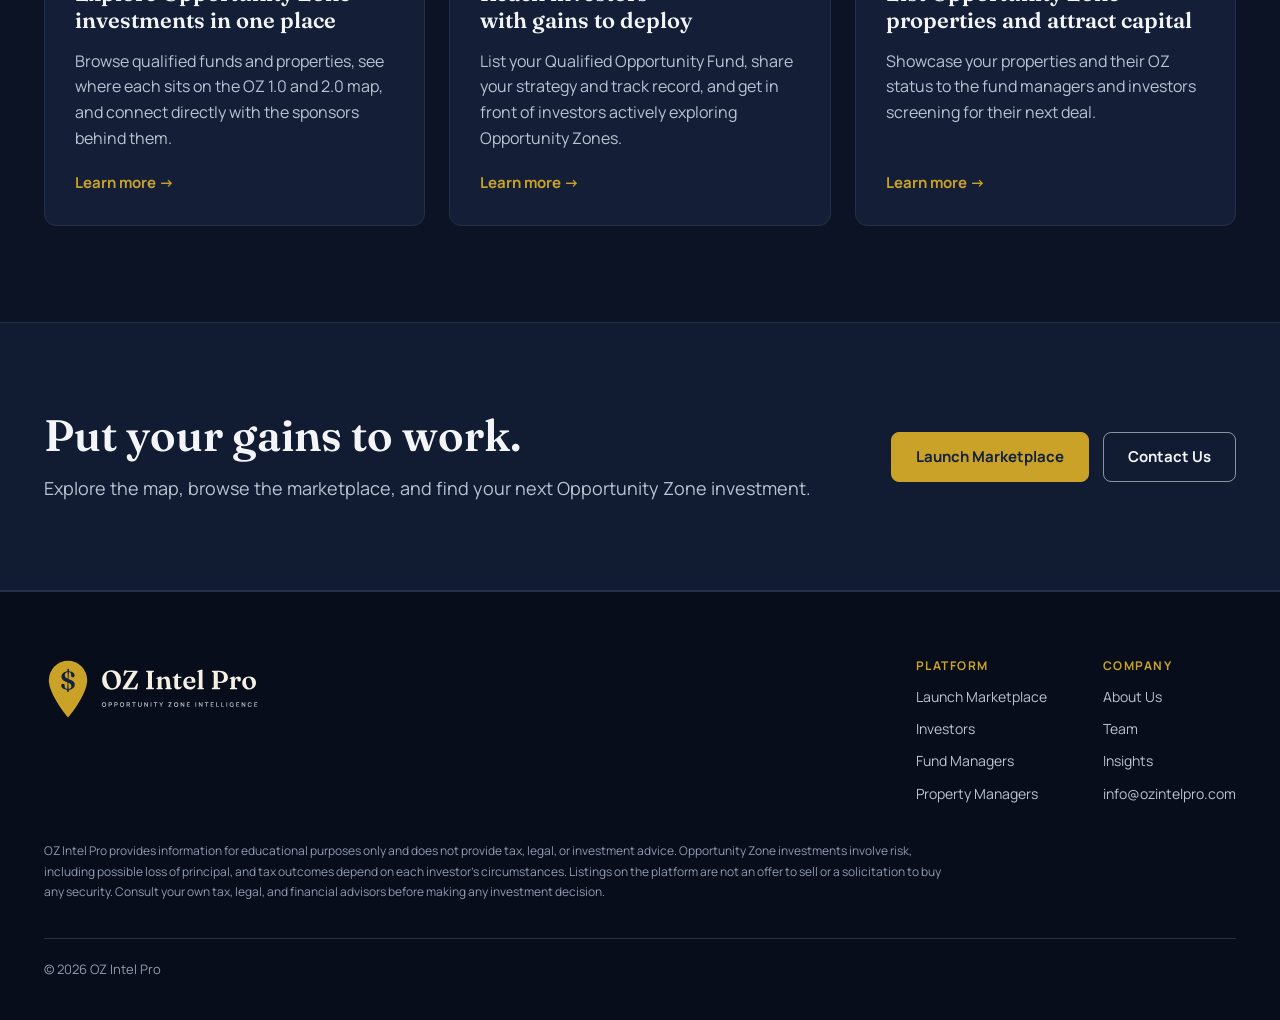
==== commit a55a1276: "Add files via upload add insights page" ====
--- a/index.html
+++ b/index.html
@@ -18,11 +18,11 @@
 <header class="site-header">
 <div class="wrap header-row">
 <a class="logo" href="/" aria-label="OZ Intel Pro home"><img src="/assets/oz_logo_compact_dark.svg" alt="OZ Intel Pro" width="243" height="40"></a>
-<nav class="nav" aria-label="Main"><a href="/" aria-current="page">Home</a><div class="dd"><button type="button" class="dd-btn" aria-expanded="false" aria-controls="dd-0">Investors<svg class="chev" width="12" height="12" viewBox="0 0 24 24" fill="none" stroke="currentColor" stroke-width="2.5" stroke-linecap="round" stroke-linejoin="round" aria-hidden="true"><path d="m6 9 6 6 6-6"/></svg></button><div class="dd-menu" id="dd-0"><a href="/investors.html">Overview</a><a href="/portal/investor" class="portal">Investor Portal</a></div></div><div class="dd"><button type="button" class="dd-btn" aria-expanded="false" aria-controls="dd-1">Fund Managers<svg class="chev" width="12" height="12" viewBox="0 0 24 24" fill="none" stroke="currentColor" stroke-width="2.5" stroke-linecap="round" stroke-linejoin="round" aria-hidden="true"><path d="m6 9 6 6 6-6"/></svg></button><div class="dd-menu" id="dd-1"><a href="/fund-managers.html">Overview</a><a href="/portal/fund-manager" class="portal">Fund Manager Portal</a></div></div><div class="dd"><button type="button" class="dd-btn" aria-expanded="false" aria-controls="dd-2">Property Managers<svg class="chev" width="12" height="12" viewBox="0 0 24 24" fill="none" stroke="currentColor" stroke-width="2.5" stroke-linecap="round" stroke-linejoin="round" aria-hidden="true"><path d="m6 9 6 6 6-6"/></svg></button><div class="dd-menu" id="dd-2"><a href="/property-managers.html">Overview</a><a href="/portal/property-manager" class="portal">Property Manager Portal</a></div></div><div class="dd"><button type="button" class="dd-btn" aria-expanded="false" aria-controls="dd-3">About<svg class="chev" width="12" height="12" viewBox="0 0 24 24" fill="none" stroke="currentColor" stroke-width="2.5" stroke-linecap="round" stroke-linejoin="round" aria-hidden="true"><path d="m6 9 6 6 6-6"/></svg></button><div class="dd-menu" id="dd-3"><a href="/about.html">About Us</a><a href="/team.html">Team</a></div></div></nav>
+<nav class="nav" aria-label="Main"><a href="/" aria-current="page">Home</a><div class="dd"><button type="button" class="dd-btn" aria-expanded="false" aria-controls="dd-0">Investors<svg class="chev" width="12" height="12" viewBox="0 0 24 24" fill="none" stroke="currentColor" stroke-width="2.5" stroke-linecap="round" stroke-linejoin="round" aria-hidden="true"><path d="m6 9 6 6 6-6"/></svg></button><div class="dd-menu" id="dd-0"><a href="/investors.html">Overview</a><a href="/portal/investor" class="portal">Investor Portal</a></div></div><div class="dd"><button type="button" class="dd-btn" aria-expanded="false" aria-controls="dd-1">Fund Managers<svg class="chev" width="12" height="12" viewBox="0 0 24 24" fill="none" stroke="currentColor" stroke-width="2.5" stroke-linecap="round" stroke-linejoin="round" aria-hidden="true"><path d="m6 9 6 6 6-6"/></svg></button><div class="dd-menu" id="dd-1"><a href="/fund-managers.html">Overview</a><a href="/portal/fund-manager" class="portal">Fund Manager Portal</a></div></div><div class="dd"><button type="button" class="dd-btn" aria-expanded="false" aria-controls="dd-2">Property Managers<svg class="chev" width="12" height="12" viewBox="0 0 24 24" fill="none" stroke="currentColor" stroke-width="2.5" stroke-linecap="round" stroke-linejoin="round" aria-hidden="true"><path d="m6 9 6 6 6-6"/></svg></button><div class="dd-menu" id="dd-2"><a href="/property-managers.html">Overview</a><a href="/portal/property-manager" class="portal">Property Manager Portal</a></div></div><div class="dd"><button type="button" class="dd-btn" aria-expanded="false" aria-controls="dd-3">About<svg class="chev" width="12" height="12" viewBox="0 0 24 24" fill="none" stroke="currentColor" stroke-width="2.5" stroke-linecap="round" stroke-linejoin="round" aria-hidden="true"><path d="m6 9 6 6 6-6"/></svg></button><div class="dd-menu" id="dd-3"><a href="/about.html">About Us</a><a href="/team.html">Team</a><a href="/insights.html">Insights</a></div></div></nav>
 <div class="header-ctas"><a class="btn btn-outline" href="mailto:info@ozintelpro.com">Contact Us</a><a class="btn btn-primary" href="/launch">Launch Marketplace</a></div>
 <details class="menu">
 <summary aria-label="Open menu"><svg width="22" height="22" viewBox="0 0 24 24" fill="none" stroke="#F3F5F9" stroke-width="2" stroke-linecap="round" aria-hidden="true"><path d="M4 7h16M4 12h16M4 17h16"/></svg></summary>
-<div class="menu-panel"><nav aria-label="Mobile"><a href="/" aria-current="page">Home</a><div class="m-group"><span class="m-label">Investors</span><a href="/investors.html">Overview</a><a href="/portal/investor" class="portal">Investor Portal</a></div><div class="m-group"><span class="m-label">Fund Managers</span><a href="/fund-managers.html">Overview</a><a href="/portal/fund-manager" class="portal">Fund Manager Portal</a></div><div class="m-group"><span class="m-label">Property Managers</span><a href="/property-managers.html">Overview</a><a href="/portal/property-manager" class="portal">Property Manager Portal</a></div><div class="m-group"><span class="m-label">About</span><a href="/about.html">About Us</a><a href="/team.html">Team</a></div><div class="btns"><a class="btn btn-primary" href="/launch">Launch Marketplace</a><a class="btn btn-outline" href="mailto:info@ozintelpro.com">Contact Us</a></div></nav></div>
+<div class="menu-panel"><nav aria-label="Mobile"><a href="/" aria-current="page">Home</a><div class="m-group"><span class="m-label">Investors</span><a href="/investors.html">Overview</a><a href="/portal/investor" class="portal">Investor Portal</a></div><div class="m-group"><span class="m-label">Fund Managers</span><a href="/fund-managers.html">Overview</a><a href="/portal/fund-manager" class="portal">Fund Manager Portal</a></div><div class="m-group"><span class="m-label">Property Managers</span><a href="/property-managers.html">Overview</a><a href="/portal/property-manager" class="portal">Property Manager Portal</a></div><div class="m-group"><span class="m-label">About</span><a href="/about.html">About Us</a><a href="/team.html">Team</a><a href="/insights.html">Insights</a></div><div class="btns"><a class="btn btn-primary" href="/launch">Launch Marketplace</a><a class="btn btn-outline" href="mailto:info@ozintelpro.com">Contact Us</a></div></nav></div>
 </details>
 </div>
 </header>
@@ -78,6 +78,7 @@
 <div><b>Jan 1, 2027</b><span>OZ 2.0 begins. New investments use the rolling five-year deferral.</span></div>
 <div><b>2027 to 2036</b><span>First ten-year cycle of newly designated zones.</span></div>
 </div>
+<a class="latest" href="/insights.html"><span class="eyebrow">Latest insight</span><span class="latest-t">Here Are the Opportunity Zone Tax Changes Investors Must Know</span><span class="latest-m">Blake Christian in Commercial Observer · Read the takeaways →</span></a>
 </div></section>
 <section class="section"><div class="wrap">
 <div class="section-head"><span class="eyebrow">Choose your path</span><h2>Built for everyone in the deal</h2></div>
@@ -98,7 +99,7 @@
 <img src="/assets/oz_logo_full_dark.svg" alt="OZ Intel Pro, Opportunity Zone Intelligence" width="333" height="64">
 <div class="footer-cols">
 <div><h4>PLATFORM</h4><a href="/launch">Launch Marketplace</a><a href="/investors.html">Investors</a><a href="/fund-managers.html">Fund Managers</a><a href="/property-managers.html">Property Managers</a></div>
-<div><h4>COMPANY</h4><a href="/about.html">About Us</a><a href="/team.html">Team</a><a href="mailto:info@ozintelpro.com">info@ozintelpro.com</a></div>
+<div><h4>COMPANY</h4><a href="/about.html">About Us</a><a href="/team.html">Team</a><a href="/insights.html">Insights</a><a href="mailto:info@ozintelpro.com">info@ozintelpro.com</a></div>
 </div>
 </div>
 <p class="disclaimer">OZ Intel Pro provides information for educational purposes only and does not provide tax, legal, or investment advice. Opportunity Zone investments involve risk, including possible loss of principal, and tax outcomes depend on each investor's circumstances. Listings on the platform are not an offer to sell or a solicitation to buy any security. Consult your own tax, legal, and financial advisors before making any investment decision.</p>
--- a/assets/styles.css
+++ b/assets/styles.css
@@ -241,3 +241,25 @@
 .footer-cols a:hover{color:var(--ink)}
 .disclaimer{font-size:12px;line-height:1.7;color:var(--muted);max-width:900px}
 .legal{border-top:1px solid var(--line);padding-top:20px;font-size:13px;color:var(--muted)}
+
+/* Insights */
+.latest{display:flex;flex-direction:column;gap:6px;margin-top:24px;padding:22px 28px;border:1px solid var(--line);border-left:3px solid var(--gold);border-radius:12px;background:var(--card);transition:border-color .15s,background .15s}
+.latest:hover{background:var(--card-hi);border-color:var(--gold)}
+.latest .eyebrow{font-size:12px}
+.latest-t{font-family:var(--display);font-weight:600;font-size:22px;line-height:1.25;color:var(--ink)}
+.latest-m{font-size:15px;font-weight:600;color:var(--gold)}
+.insights{display:flex;flex-direction:column;gap:32px}
+.insight{max-width:860px;border:1px solid var(--line);border-radius:14px;background:var(--card);padding:40px;display:flex;flex-direction:column;gap:16px}
+.insight-meta{display:flex;flex-wrap:wrap;gap:8px 16px;font-size:14px;color:var(--muted)}
+.insight-meta .outlet{font-weight:700;letter-spacing:.14em;text-transform:uppercase;color:var(--gold);font-size:13px}
+.insight h2{font-size:clamp(28px,3.4vw,38px);line-height:1.12}
+.byline{font-weight:600;color:var(--ink);margin:0}
+.insight-sum{font-size:18px;color:var(--body);margin:0}
+.insight .kt{font-family:var(--sans);font-size:13px;font-weight:700;letter-spacing:.2em;text-transform:uppercase;color:var(--muted);margin-top:8px}
+.takeaways{list-style:none;margin:0;padding:0;display:grid;grid-template-columns:repeat(auto-fit,minmax(300px,1fr));gap:16px}
+.takeaways li{border:1px solid var(--line);border-radius:10px;padding:18px 20px;display:flex;flex-direction:column;gap:6px;background:var(--bg-alt)}
+.takeaways b{color:var(--ink);font-size:16px}
+.takeaways span{font-size:15px;line-height:1.55;color:var(--body)}
+.insight .btns{margin-top:8px}
+.insight-note{font-size:13px;color:var(--muted);margin:0}
+@media (max-width:640px){.insight{padding:24px}.latest{padding:18px 20px}.takeaways{grid-template-columns:1fr}}
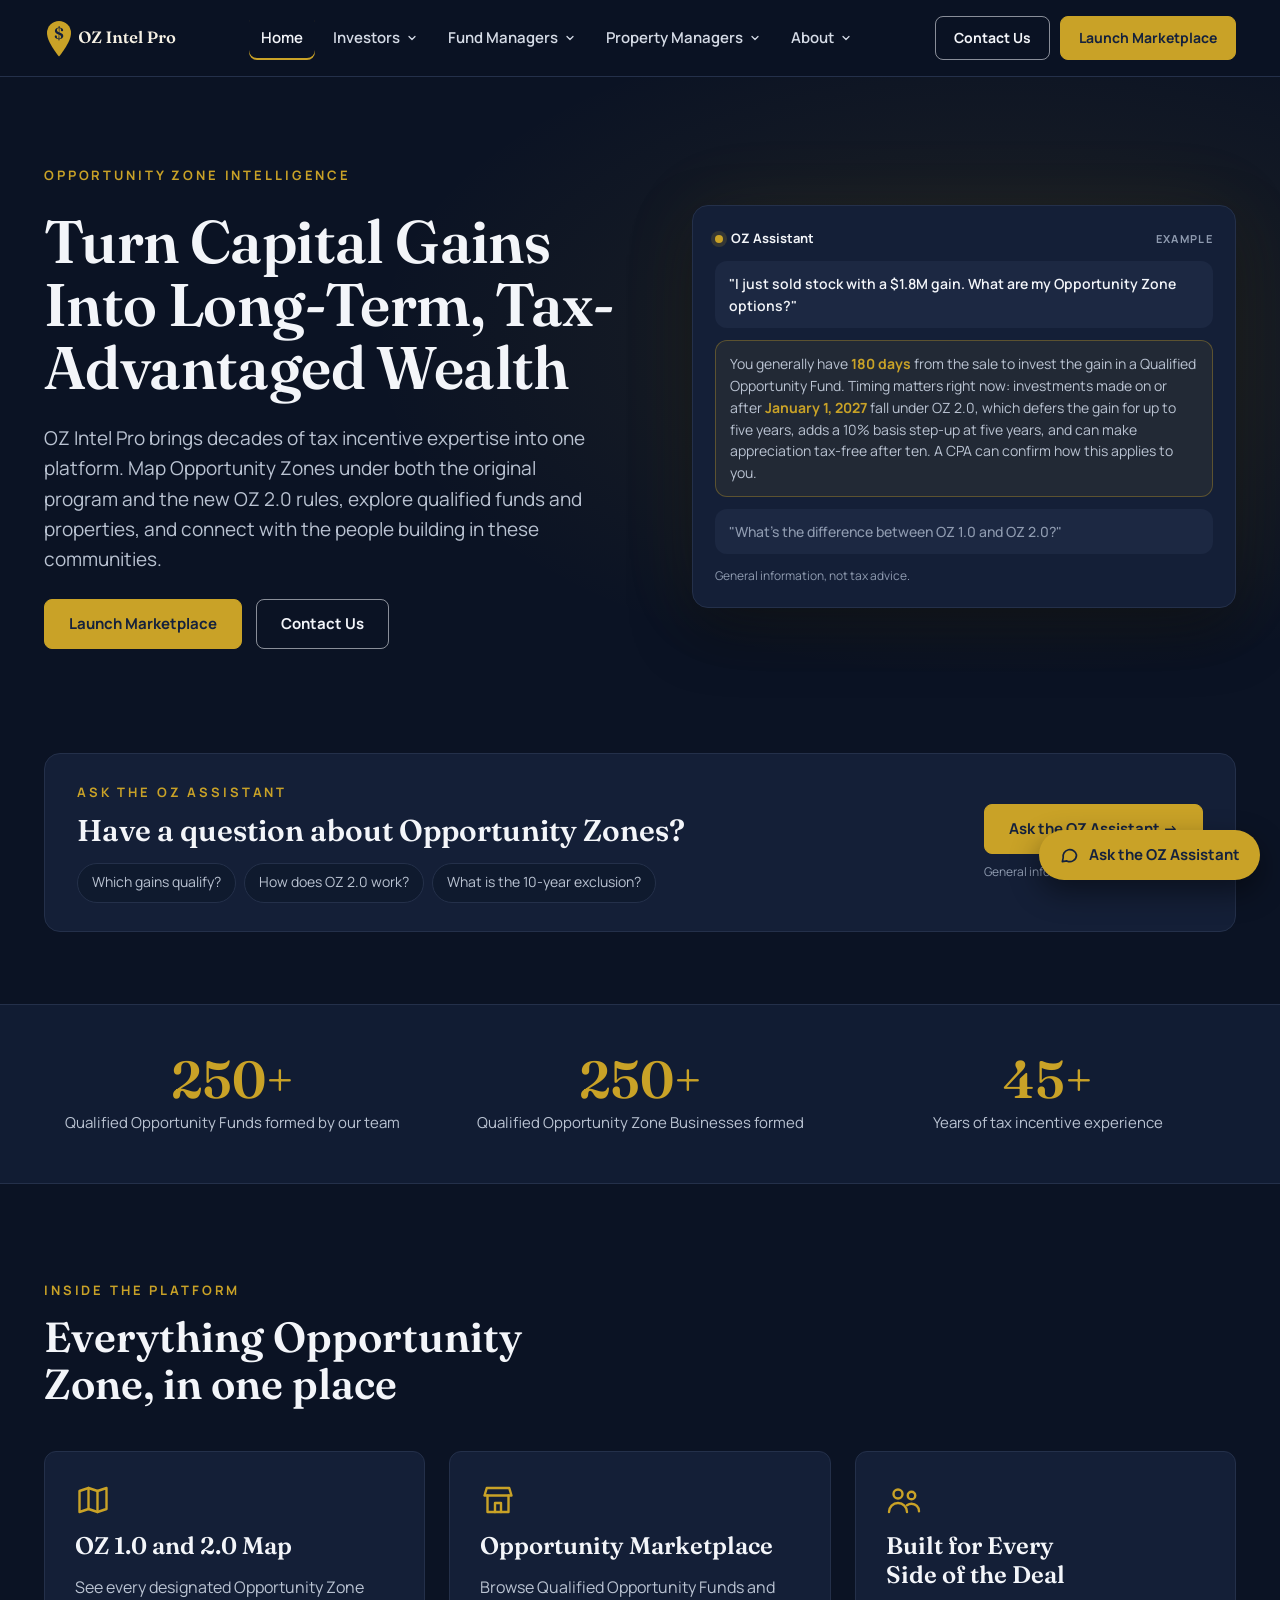
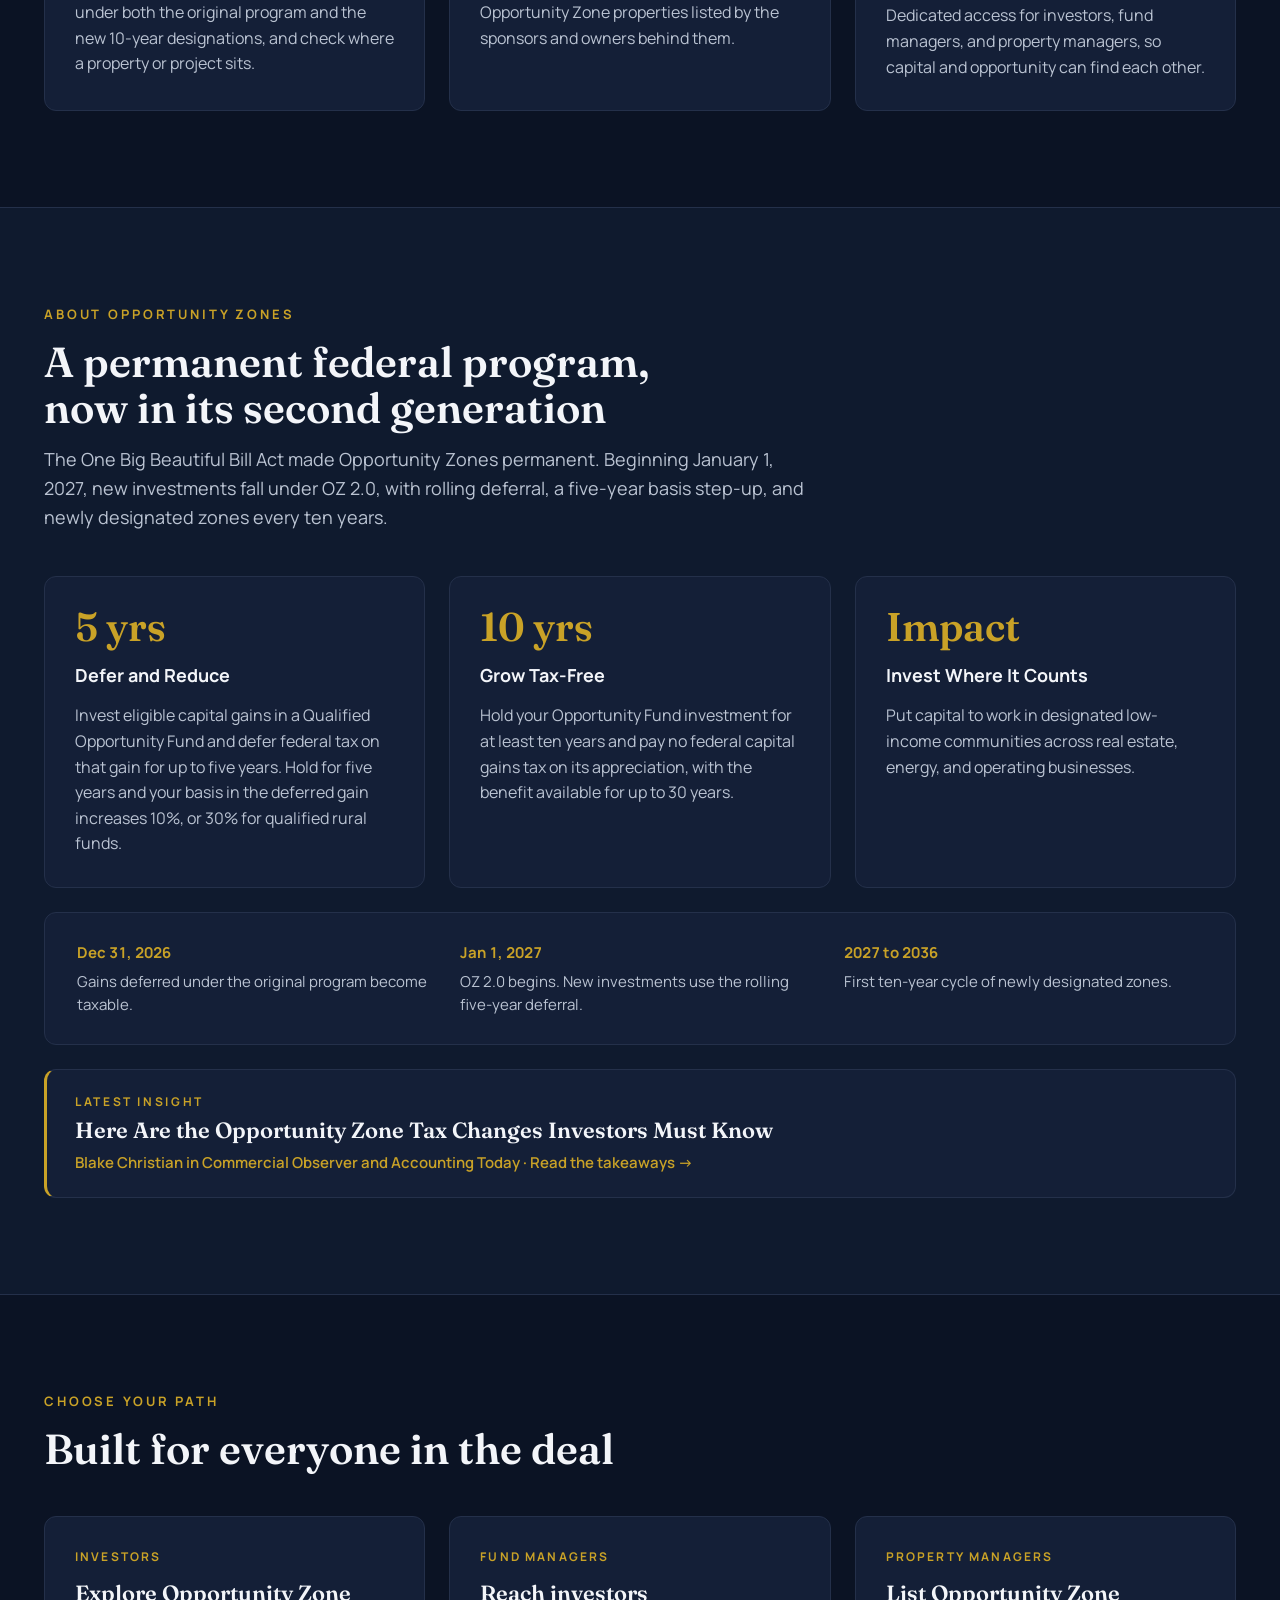
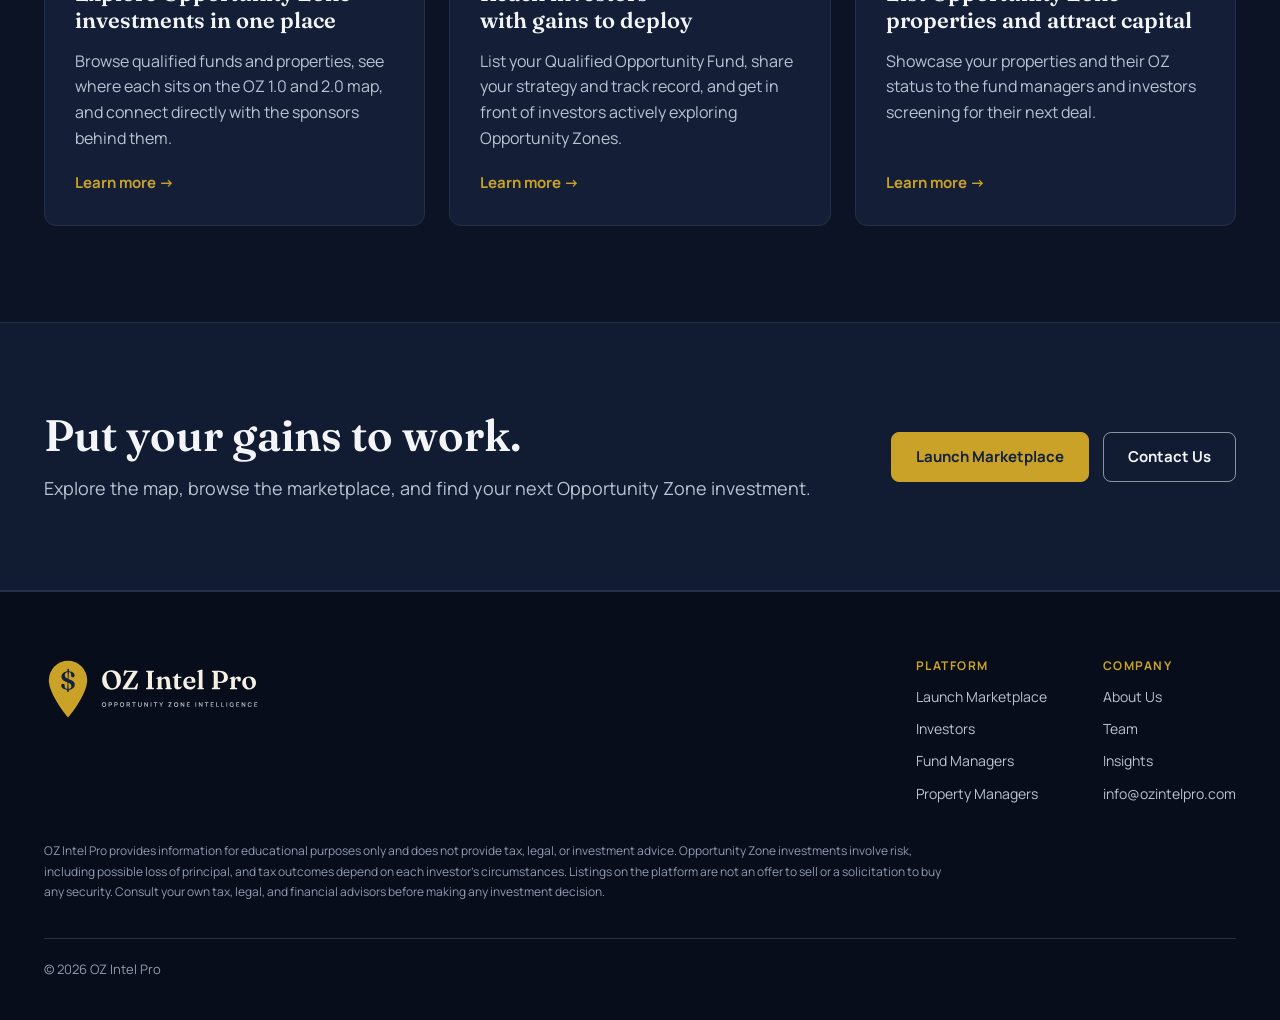
==== commit 829867d1: "Add files via upload adding articles" ====
--- a/index.html
+++ b/index.html
@@ -78,7 +78,7 @@
 <div><b>Jan 1, 2027</b><span>OZ 2.0 begins. New investments use the rolling five-year deferral.</span></div>
 <div><b>2027 to 2036</b><span>First ten-year cycle of newly designated zones.</span></div>
 </div>
-<a class="latest" href="/insights.html"><span class="eyebrow">Latest insight</span><span class="latest-t">Here Are the Opportunity Zone Tax Changes Investors Must Know</span><span class="latest-m">Blake Christian in Commercial Observer · Read the takeaways →</span></a>
+<a class="latest" href="/insights.html"><span class="eyebrow">Latest insight</span><span class="latest-t">Here Are the Opportunity Zone Tax Changes Investors Must Know</span><span class="latest-m">Blake Christian in Commercial Observer and Accounting Today · Read the takeaways →</span></a>
 </div></section>
 <section class="section"><div class="wrap">
 <div class="section-head"><span class="eyebrow">Choose your path</span><h2>Built for everyone in the deal</h2></div>
--- a/assets/styles.css
+++ b/assets/styles.css
@@ -263,3 +263,12 @@
 .insight .btns{margin-top:8px}
 .insight-note{font-size:13px;color:var(--muted);margin:0}
 @media (max-width:640px){.insight{padding:24px}.latest{padding:18px 20px}.takeaways{grid-template-columns:1fr}}
+.more-wrap{max-width:860px;display:flex;flex-direction:column;gap:18px;margin-top:16px}
+.more-h{font-size:28px}
+.more-list{display:grid;grid-template-columns:repeat(auto-fit,minmax(300px,1fr));gap:20px}
+.more-item{border:1px solid var(--line);border-radius:12px;background:var(--card);padding:24px;display:flex;flex-direction:column;gap:10px;transition:border-color .15s,background .15s}
+.more-item:hover{border-color:var(--gold);background:var(--card-hi)}
+.more-item h3{font-size:21px;line-height:1.25}
+.more-item p{margin:0;font-size:15px;color:var(--body)}
+.more-go{margin-top:auto;font-weight:700;font-size:14px;color:var(--gold)}
+.insight-note a{color:var(--gold);text-decoration:underline}
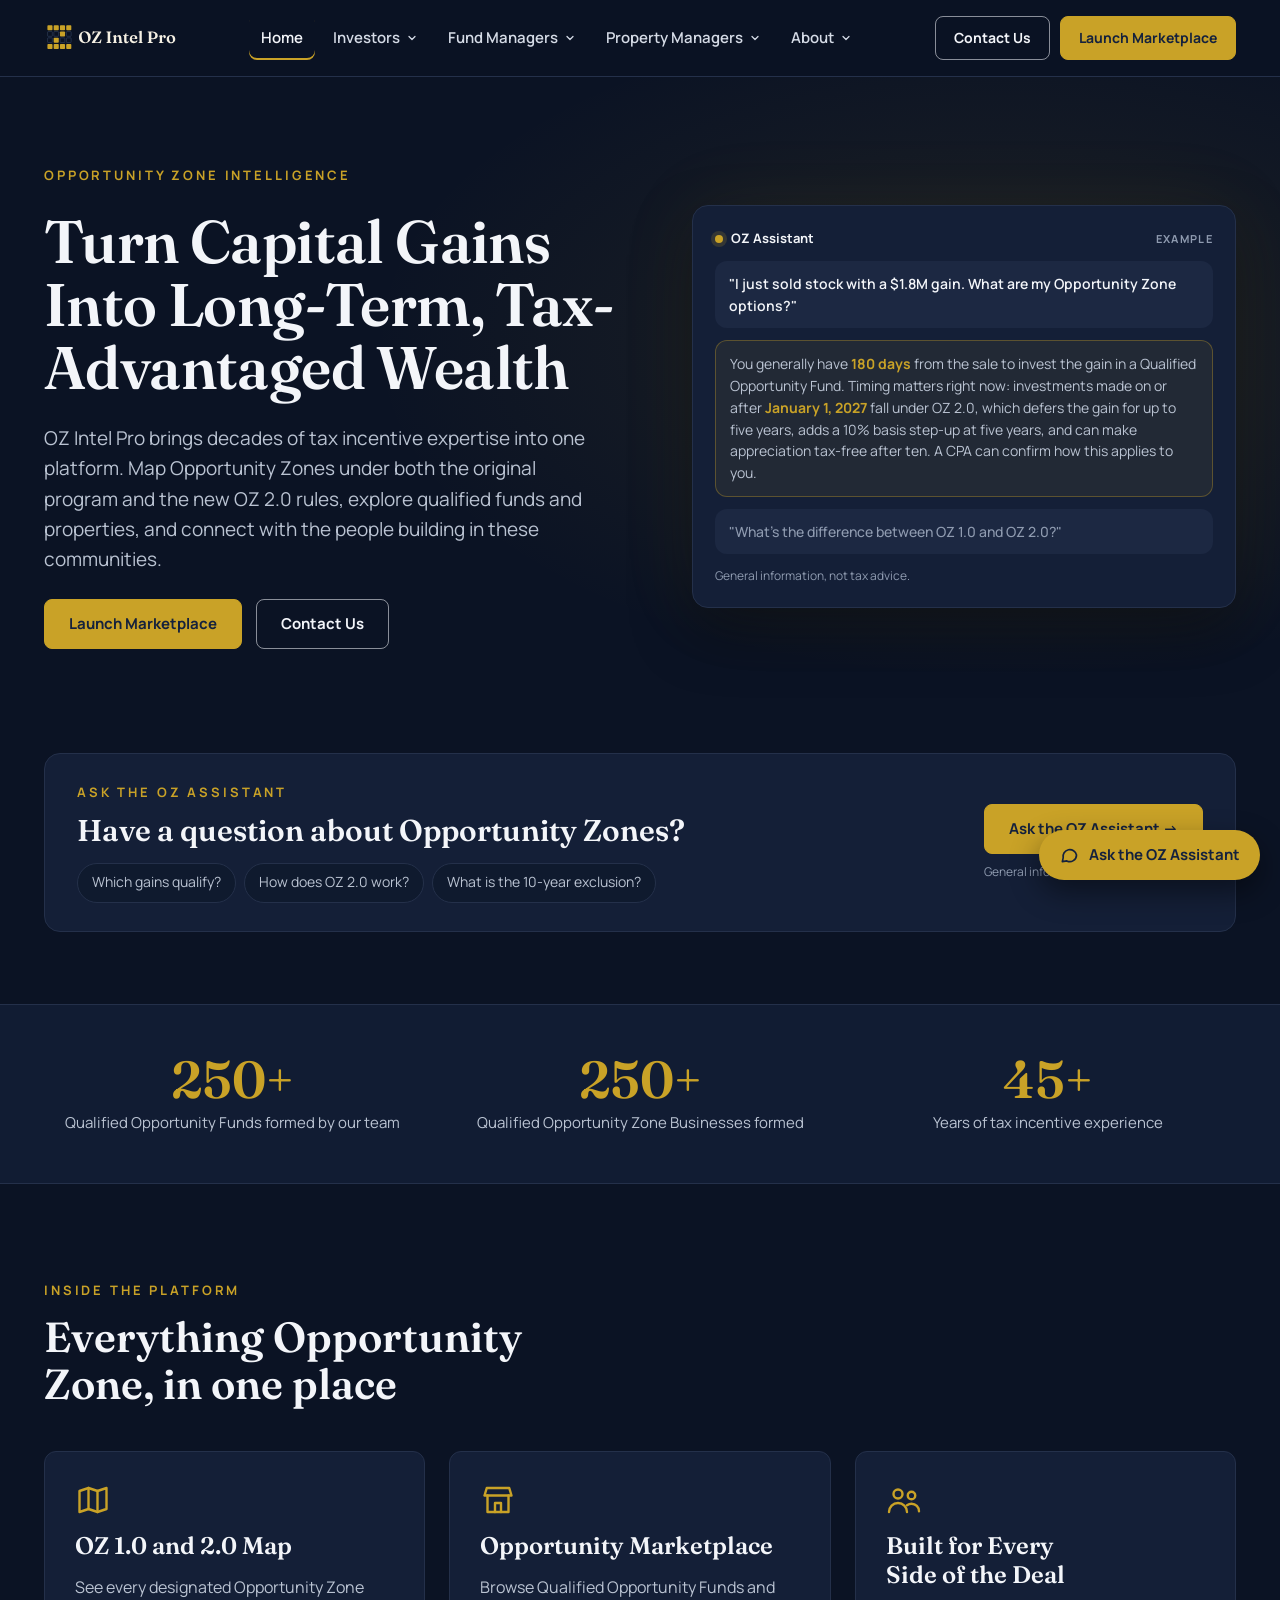
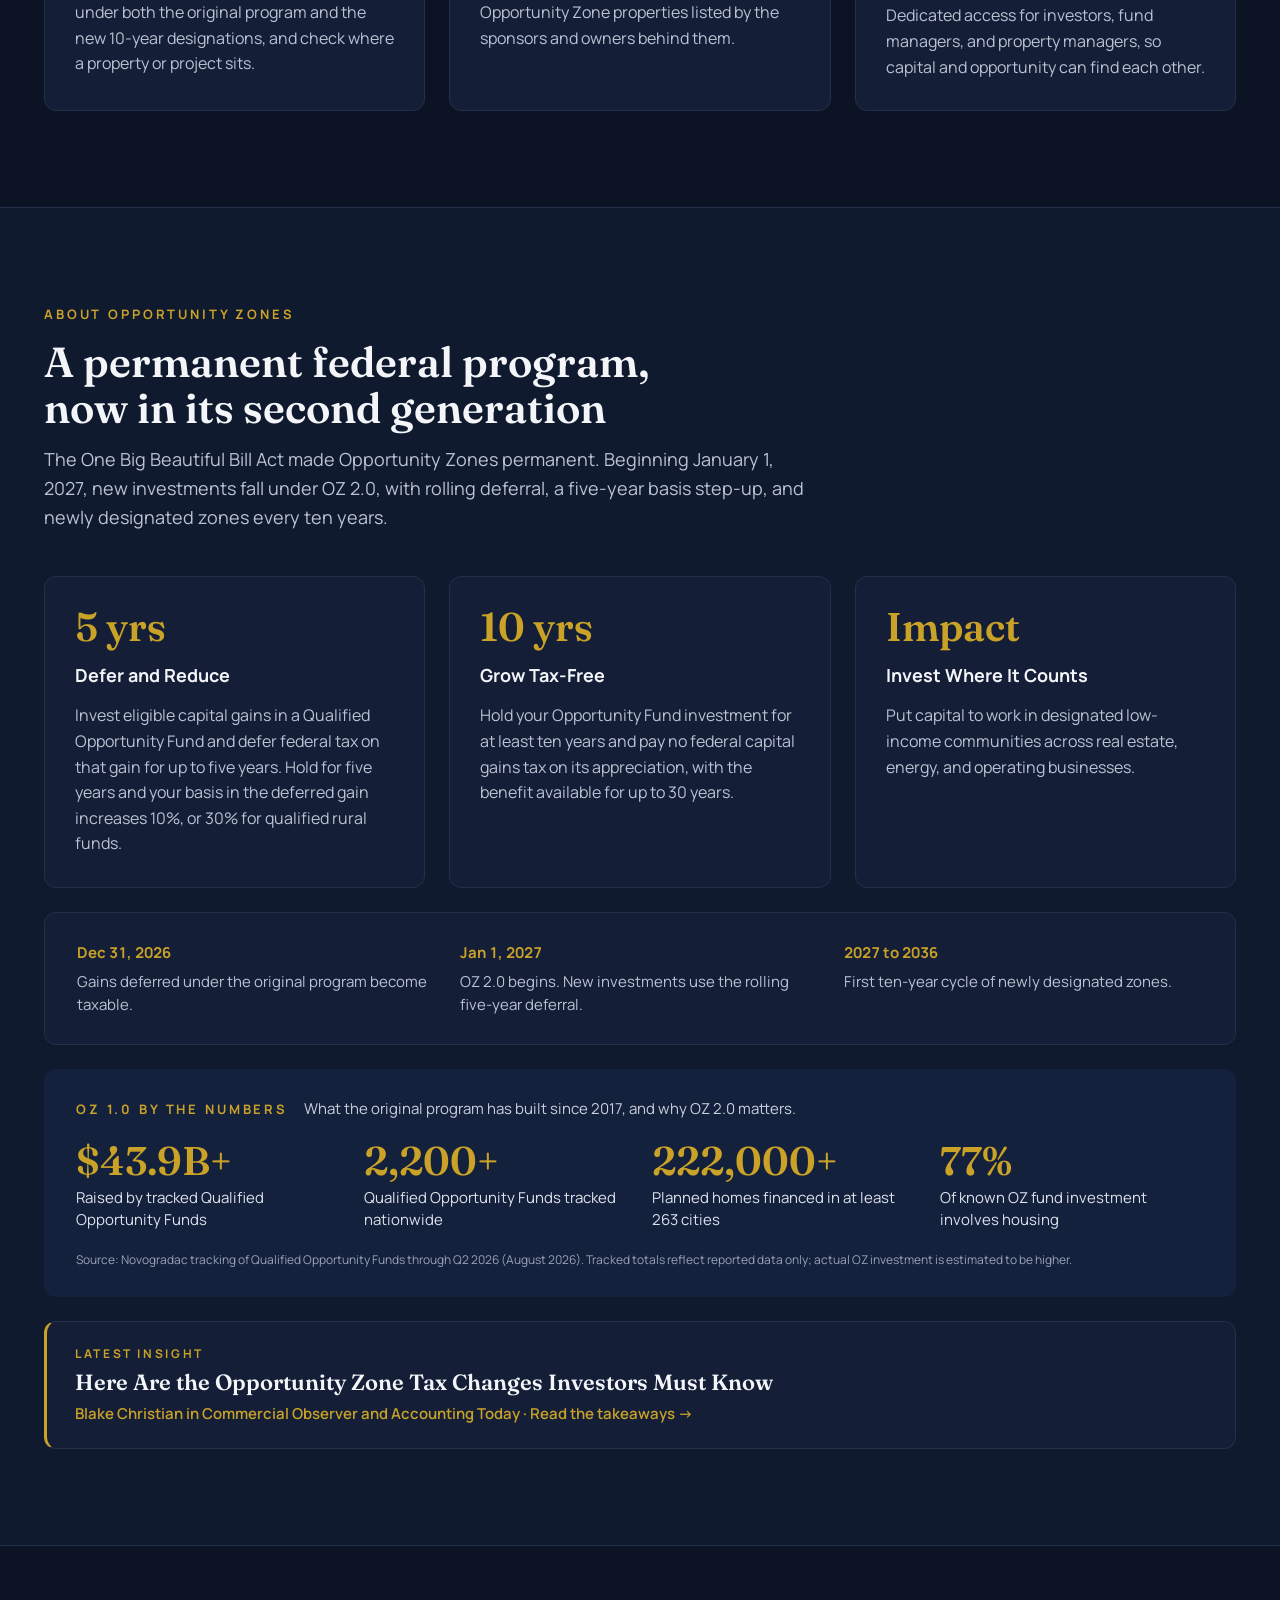
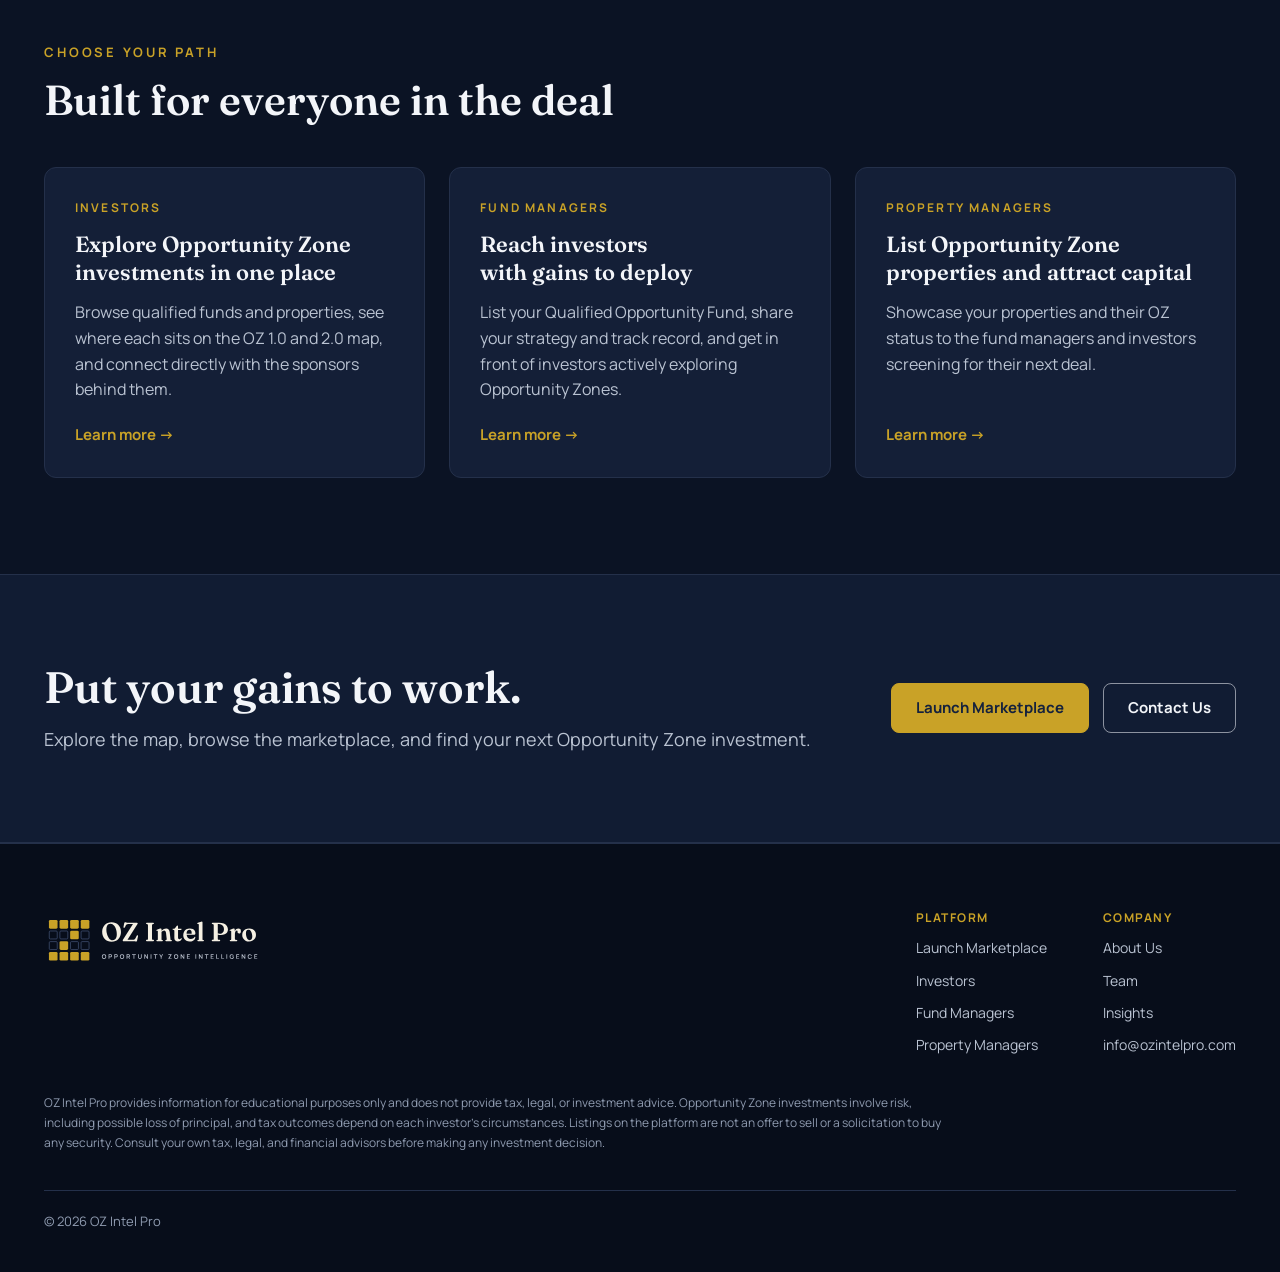
==== commit e6430b14: "Add files via upload added OZ facts" ====
--- a/index.html
+++ b/index.html
@@ -78,6 +78,16 @@
 <div><b>Jan 1, 2027</b><span>OZ 2.0 begins. New investments use the rolling five-year deferral.</span></div>
 <div><b>2027 to 2036</b><span>First ten-year cycle of newly designated zones.</span></div>
 </div>
+<div class="market" aria-label="Opportunity Zones by the numbers">
+<div class="market-head"><span class="eyebrow">OZ 1.0 by the numbers</span><p>What the original program has built since 2017, and why OZ 2.0 matters.</p></div>
+<div class="market-grid">
+<div><b>$43.9B+</b><span>Raised by tracked Qualified Opportunity Funds</span></div>
+<div><b>2,200+</b><span>Qualified Opportunity Funds tracked nationwide</span></div>
+<div><b>222,000+</b><span>Planned homes financed in at least 263 cities</span></div>
+<div><b>77%</b><span>Of known OZ fund investment involves housing</span></div>
+</div>
+<small class="market-src">Source: Novogradac tracking of Qualified Opportunity Funds through Q2 2026 (August 2026). Tracked totals reflect reported data only; actual OZ investment is estimated to be higher.</small>
+</div>
 <a class="latest" href="/insights.html"><span class="eyebrow">Latest insight</span><span class="latest-t">Here Are the Opportunity Zone Tax Changes Investors Must Know</span><span class="latest-m">Blake Christian in Commercial Observer and Accounting Today · Read the takeaways →</span></a>
 </div></section>
 <section class="section"><div class="wrap">
--- a/assets/styles.css
+++ b/assets/styles.css
@@ -249,21 +249,21 @@
 .latest-t{font-family:var(--display);font-weight:600;font-size:22px;line-height:1.25;color:var(--ink)}
 .latest-m{font-size:15px;font-weight:600;color:var(--gold)}
 .insights{display:flex;flex-direction:column;gap:32px}
-.insight{max-width:860px;border:1px solid var(--line);border-radius:14px;background:var(--card);padding:40px;display:flex;flex-direction:column;gap:16px}
+.insight{border:1px solid var(--line);border-radius:14px;background:var(--card);padding:40px;display:flex;flex-direction:column;gap:16px}
 .insight-meta{display:flex;flex-wrap:wrap;gap:8px 16px;font-size:14px;color:var(--muted)}
 .insight-meta .outlet{font-weight:700;letter-spacing:.14em;text-transform:uppercase;color:var(--gold);font-size:13px}
 .insight h2{font-size:clamp(28px,3.4vw,38px);line-height:1.12}
 .byline{font-weight:600;color:var(--ink);margin:0}
-.insight-sum{font-size:18px;color:var(--body);margin:0}
+.insight-sum{font-size:18px;color:var(--body);margin:0;max-width:760px}
 .insight .kt{font-family:var(--sans);font-size:13px;font-weight:700;letter-spacing:.2em;text-transform:uppercase;color:var(--muted);margin-top:8px}
-.takeaways{list-style:none;margin:0;padding:0;display:grid;grid-template-columns:repeat(auto-fit,minmax(300px,1fr));gap:16px}
+.takeaways{list-style:none;margin:0;padding:0;display:grid;grid-template-columns:repeat(auto-fit,minmax(240px,1fr));gap:16px}
 .takeaways li{border:1px solid var(--line);border-radius:10px;padding:18px 20px;display:flex;flex-direction:column;gap:6px;background:var(--bg-alt)}
 .takeaways b{color:var(--ink);font-size:16px}
 .takeaways span{font-size:15px;line-height:1.55;color:var(--body)}
 .insight .btns{margin-top:8px}
 .insight-note{font-size:13px;color:var(--muted);margin:0}
 @media (max-width:640px){.insight{padding:24px}.latest{padding:18px 20px}.takeaways{grid-template-columns:1fr}}
-.more-wrap{max-width:860px;display:flex;flex-direction:column;gap:18px;margin-top:16px}
+.more-wrap{display:flex;flex-direction:column;gap:18px;margin-top:16px}
 .more-h{font-size:28px}
 .more-list{display:grid;grid-template-columns:repeat(auto-fit,minmax(300px,1fr));gap:20px}
 .more-item{border:1px solid var(--line);border-radius:12px;background:var(--card);padding:24px;display:flex;flex-direction:column;gap:10px;transition:border-color .15s,background .15s}
@@ -272,3 +272,22 @@
 .more-item p{margin:0;font-size:15px;color:var(--body)}
 .more-go{margin-top:auto;font-weight:700;font-size:14px;color:var(--gold)}
 .insight-note a{color:var(--gold);text-decoration:underline}
+
+.insight .btns{align-items:center}
+.ask-link{font-weight:700;font-size:15px;color:var(--gold);padding:8px 4px}
+.ask-link:hover{color:var(--gold-hi);text-decoration:underline}
+
+.bio-link{display:inline-block;margin-top:12px;font-weight:700;font-size:15px;color:var(--gold)}
+.bio-link:hover{color:var(--gold-hi);text-decoration:underline}
+#blake,#news{scroll-margin-top:96px}
+
+/* OZ market facts */
+.market{margin-top:24px;background:var(--navy,#14213D);border-radius:12px;padding:28px 32px;color:#F5F0E3}
+.market-head{display:flex;flex-wrap:wrap;align-items:baseline;gap:8px 16px;margin-bottom:20px}
+.market-head p{margin:0;color:#C9CFDA;font-size:15px}
+.market-grid{display:grid;grid-template-columns:repeat(auto-fit,minmax(180px,1fr));gap:24px}
+.market-grid div{display:flex;flex-direction:column;gap:6px}
+.market-grid b{font-family:var(--display);font-size:40px;font-weight:600;color:var(--gold);line-height:1;font-variant-numeric:tabular-nums}
+.market-grid span{font-size:15px;line-height:1.45;color:#DCE1EA}
+.market-src{display:block;margin-top:20px;font-size:12px;line-height:1.5;color:#9AA3B5}
+@media (max-width:600px){.market{padding:24px 20px}.market-grid{grid-template-columns:1fr 1fr;gap:20px 16px}.market-grid b{font-size:30px}.market-grid span{font-size:14px}}
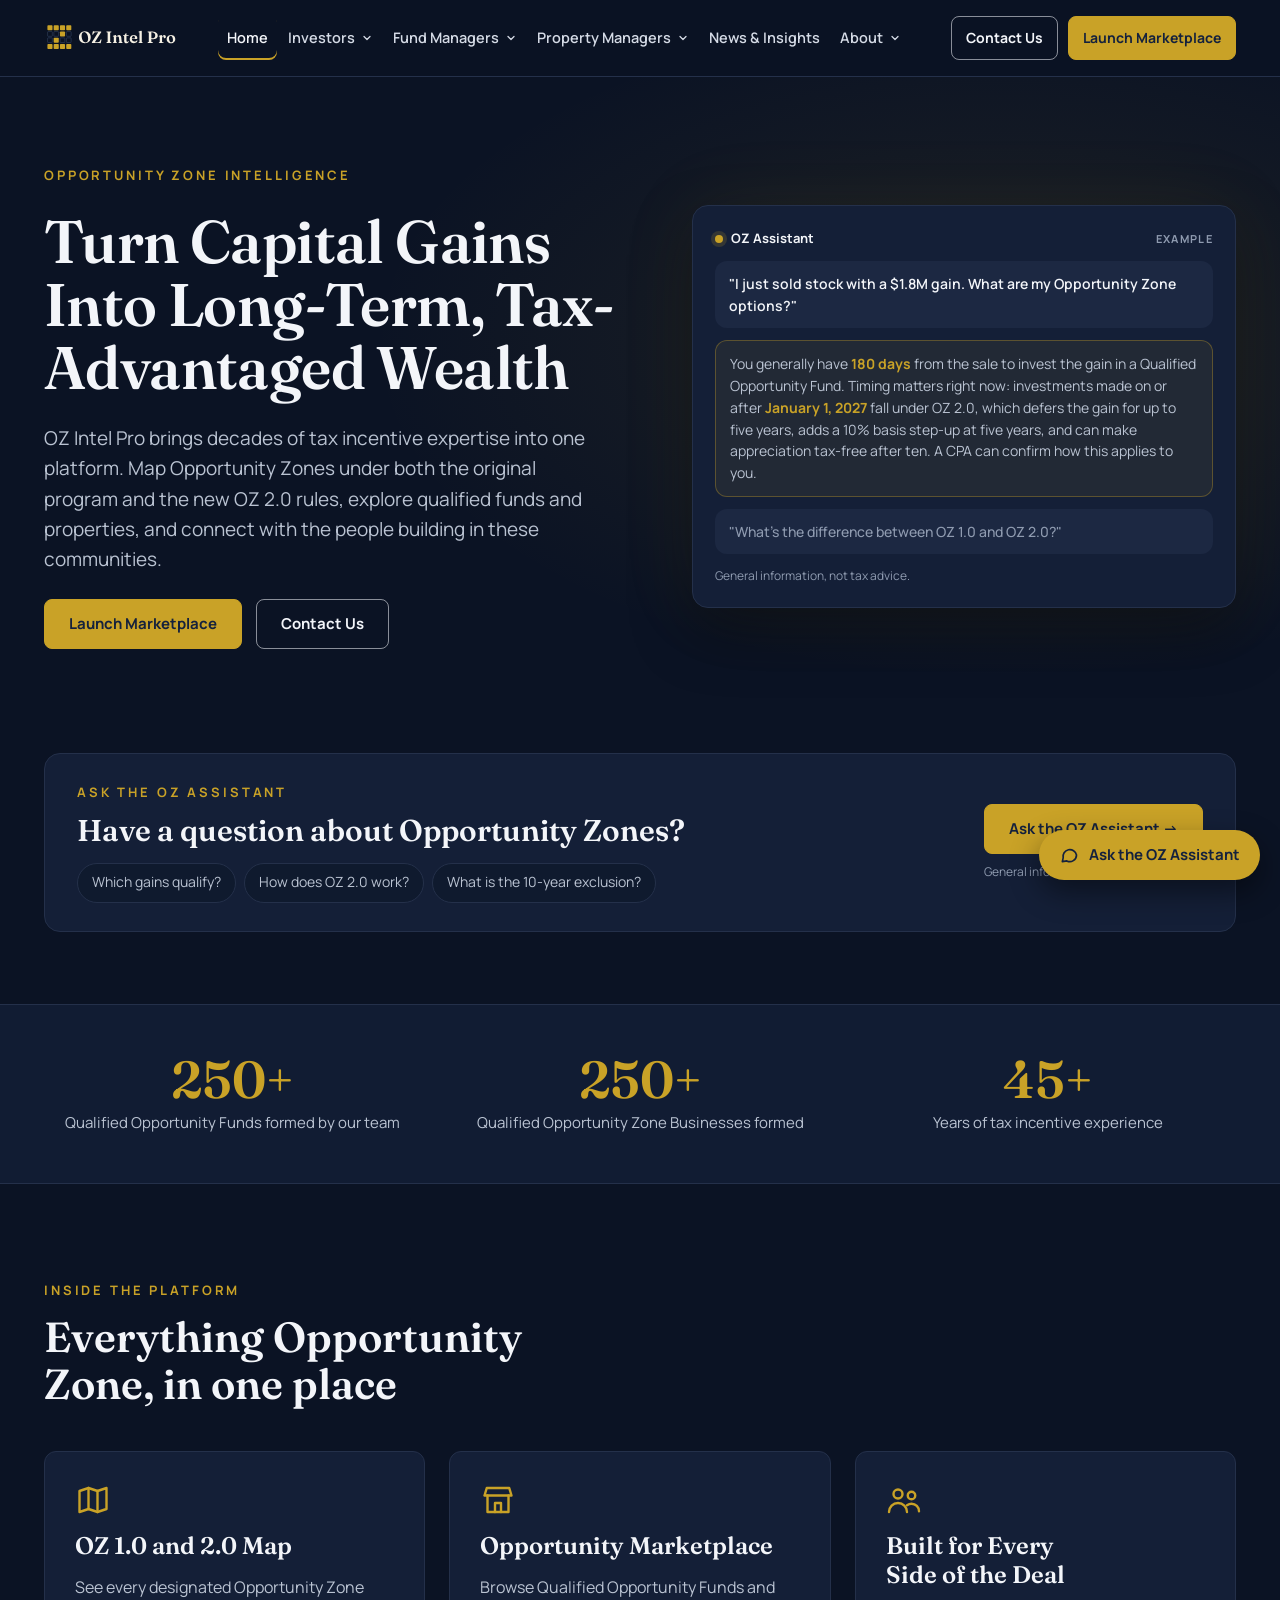
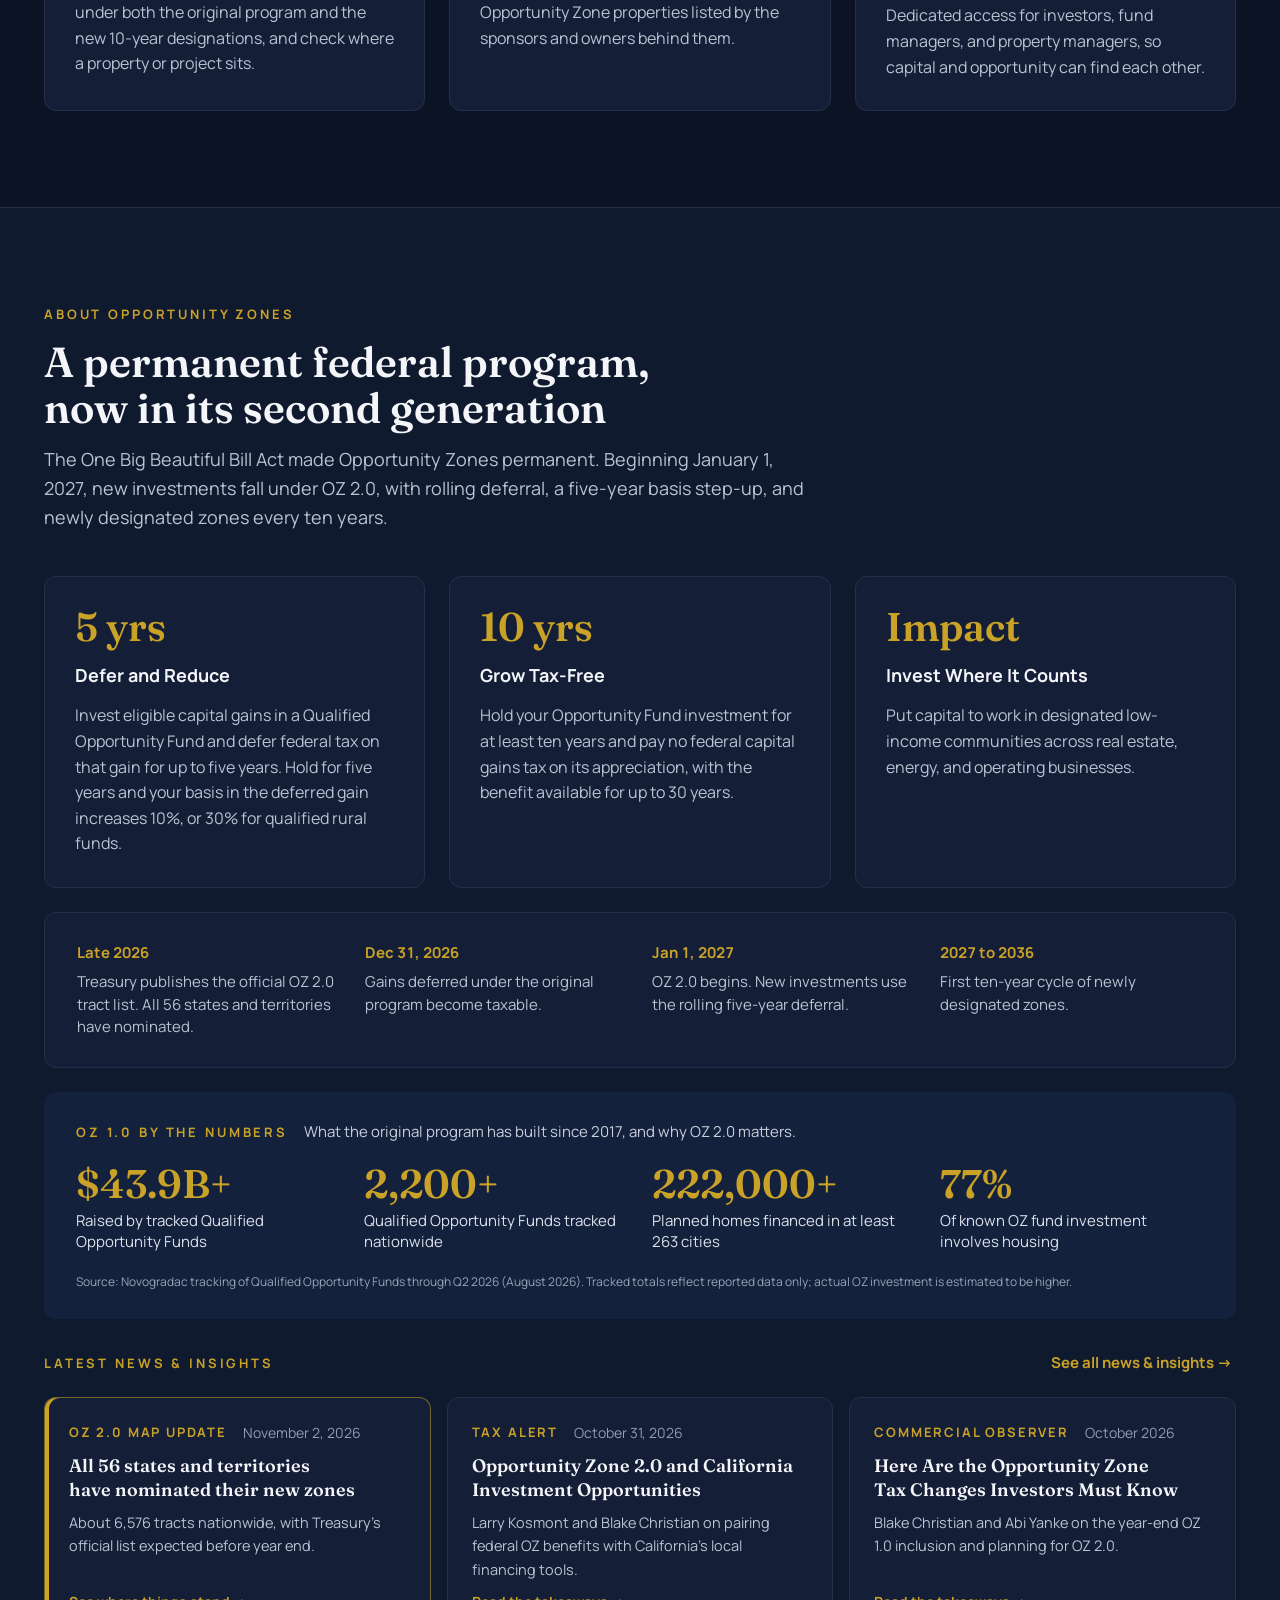
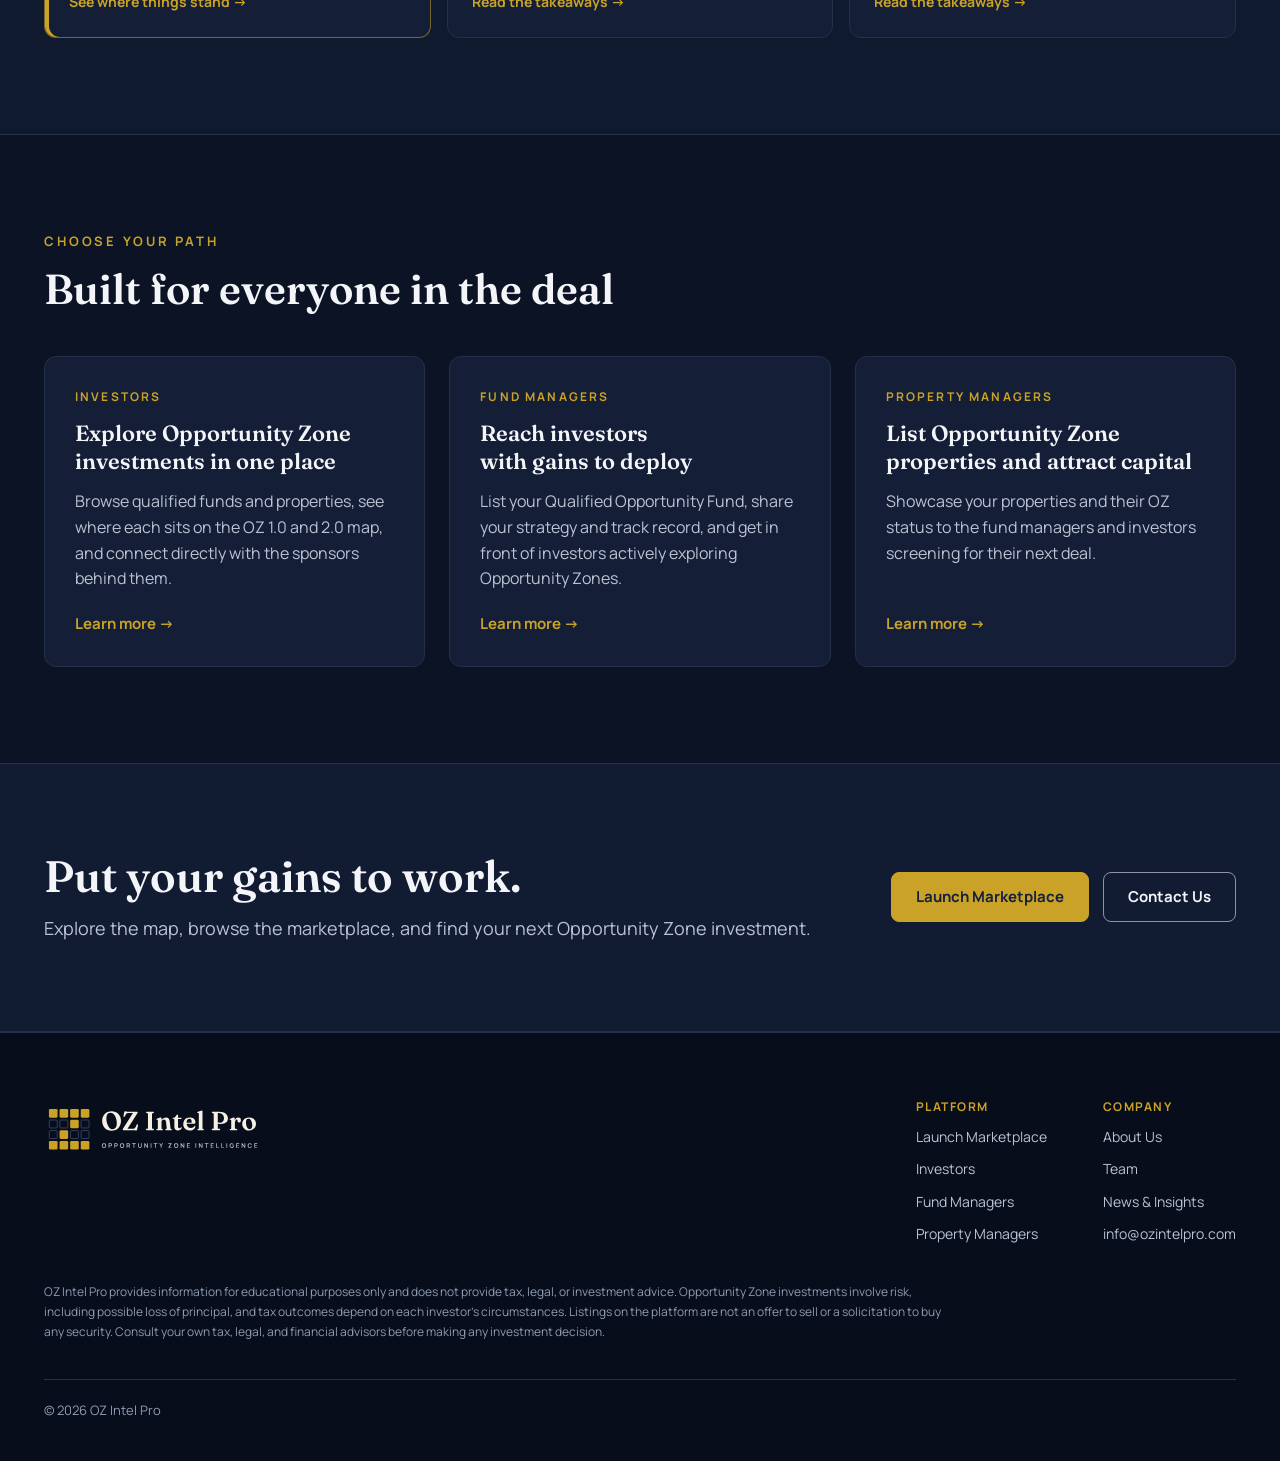
==== commit 1fd073d5: "Add files via upload updates to main menu" ====
--- a/index.html
+++ b/index.html
@@ -18,11 +18,11 @@
 <header class="site-header">
 <div class="wrap header-row">
 <a class="logo" href="/" aria-label="OZ Intel Pro home"><img src="/assets/oz_logo_compact_dark.svg" alt="OZ Intel Pro" width="243" height="40"></a>
-<nav class="nav" aria-label="Main"><a href="/" aria-current="page">Home</a><div class="dd"><button type="button" class="dd-btn" aria-expanded="false" aria-controls="dd-0">Investors<svg class="chev" width="12" height="12" viewBox="0 0 24 24" fill="none" stroke="currentColor" stroke-width="2.5" stroke-linecap="round" stroke-linejoin="round" aria-hidden="true"><path d="m6 9 6 6 6-6"/></svg></button><div class="dd-menu" id="dd-0"><a href="/investors.html">Overview</a><a href="/portal/investor" class="portal">Investor Portal</a></div></div><div class="dd"><button type="button" class="dd-btn" aria-expanded="false" aria-controls="dd-1">Fund Managers<svg class="chev" width="12" height="12" viewBox="0 0 24 24" fill="none" stroke="currentColor" stroke-width="2.5" stroke-linecap="round" stroke-linejoin="round" aria-hidden="true"><path d="m6 9 6 6 6-6"/></svg></button><div class="dd-menu" id="dd-1"><a href="/fund-managers.html">Overview</a><a href="/portal/fund-manager" class="portal">Fund Manager Portal</a></div></div><div class="dd"><button type="button" class="dd-btn" aria-expanded="false" aria-controls="dd-2">Property Managers<svg class="chev" width="12" height="12" viewBox="0 0 24 24" fill="none" stroke="currentColor" stroke-width="2.5" stroke-linecap="round" stroke-linejoin="round" aria-hidden="true"><path d="m6 9 6 6 6-6"/></svg></button><div class="dd-menu" id="dd-2"><a href="/property-managers.html">Overview</a><a href="/portal/property-manager" class="portal">Property Manager Portal</a></div></div><div class="dd"><button type="button" class="dd-btn" aria-expanded="false" aria-controls="dd-3">About<svg class="chev" width="12" height="12" viewBox="0 0 24 24" fill="none" stroke="currentColor" stroke-width="2.5" stroke-linecap="round" stroke-linejoin="round" aria-hidden="true"><path d="m6 9 6 6 6-6"/></svg></button><div class="dd-menu" id="dd-3"><a href="/about.html">About Us</a><a href="/team.html">Team</a><a href="/insights.html">Insights</a></div></div></nav>
+<nav class="nav" aria-label="Main"><a href="/" aria-current="page">Home</a><div class="dd"><button type="button" class="dd-btn" aria-expanded="false" aria-controls="dd-0">Investors<svg class="chev" width="12" height="12" viewBox="0 0 24 24" fill="none" stroke="currentColor" stroke-width="2.5" stroke-linecap="round" stroke-linejoin="round" aria-hidden="true"><path d="m6 9 6 6 6-6"/></svg></button><div class="dd-menu" id="dd-0"><a href="/investors.html">Overview</a><a href="/portal/investor" class="portal">Investor Portal</a></div></div><div class="dd"><button type="button" class="dd-btn" aria-expanded="false" aria-controls="dd-1">Fund Managers<svg class="chev" width="12" height="12" viewBox="0 0 24 24" fill="none" stroke="currentColor" stroke-width="2.5" stroke-linecap="round" stroke-linejoin="round" aria-hidden="true"><path d="m6 9 6 6 6-6"/></svg></button><div class="dd-menu" id="dd-1"><a href="/fund-managers.html">Overview</a><a href="/portal/fund-manager" class="portal">Fund Manager Portal</a></div></div><div class="dd"><button type="button" class="dd-btn" aria-expanded="false" aria-controls="dd-2">Property Managers<svg class="chev" width="12" height="12" viewBox="0 0 24 24" fill="none" stroke="currentColor" stroke-width="2.5" stroke-linecap="round" stroke-linejoin="round" aria-hidden="true"><path d="m6 9 6 6 6-6"/></svg></button><div class="dd-menu" id="dd-2"><a href="/property-managers.html">Overview</a><a href="/portal/property-manager" class="portal">Property Manager Portal</a></div></div><a href="/insights.html">News &amp; Insights</a><div class="dd"><button type="button" class="dd-btn" aria-expanded="false" aria-controls="dd-4">About<svg class="chev" width="12" height="12" viewBox="0 0 24 24" fill="none" stroke="currentColor" stroke-width="2.5" stroke-linecap="round" stroke-linejoin="round" aria-hidden="true"><path d="m6 9 6 6 6-6"/></svg></button><div class="dd-menu" id="dd-4"><a href="/about.html">About Us</a><a href="/team.html">Team</a></div></div></nav>
 <div class="header-ctas"><a class="btn btn-outline" href="mailto:info@ozintelpro.com">Contact Us</a><a class="btn btn-primary" href="/launch">Launch Marketplace</a></div>
 <details class="menu">
 <summary aria-label="Open menu"><svg width="22" height="22" viewBox="0 0 24 24" fill="none" stroke="#F3F5F9" stroke-width="2" stroke-linecap="round" aria-hidden="true"><path d="M4 7h16M4 12h16M4 17h16"/></svg></summary>
-<div class="menu-panel"><nav aria-label="Mobile"><a href="/" aria-current="page">Home</a><div class="m-group"><span class="m-label">Investors</span><a href="/investors.html">Overview</a><a href="/portal/investor" class="portal">Investor Portal</a></div><div class="m-group"><span class="m-label">Fund Managers</span><a href="/fund-managers.html">Overview</a><a href="/portal/fund-manager" class="portal">Fund Manager Portal</a></div><div class="m-group"><span class="m-label">Property Managers</span><a href="/property-managers.html">Overview</a><a href="/portal/property-manager" class="portal">Property Manager Portal</a></div><div class="m-group"><span class="m-label">About</span><a href="/about.html">About Us</a><a href="/team.html">Team</a><a href="/insights.html">Insights</a></div><div class="btns"><a class="btn btn-primary" href="/launch">Launch Marketplace</a><a class="btn btn-outline" href="mailto:info@ozintelpro.com">Contact Us</a></div></nav></div>
+<div class="menu-panel"><nav aria-label="Mobile"><a href="/" aria-current="page">Home</a><div class="m-group"><span class="m-label">Investors</span><a href="/investors.html">Overview</a><a href="/portal/investor" class="portal">Investor Portal</a></div><div class="m-group"><span class="m-label">Fund Managers</span><a href="/fund-managers.html">Overview</a><a href="/portal/fund-manager" class="portal">Fund Manager Portal</a></div><div class="m-group"><span class="m-label">Property Managers</span><a href="/property-managers.html">Overview</a><a href="/portal/property-manager" class="portal">Property Manager Portal</a></div><a class="m-top" href="/insights.html">News &amp; Insights</a><div class="m-group"><span class="m-label">About</span><a href="/about.html">About Us</a><a href="/team.html">Team</a></div><div class="btns"><a class="btn btn-primary" href="/launch">Launch Marketplace</a><a class="btn btn-outline" href="mailto:info@ozintelpro.com">Contact Us</a></div></nav></div>
 </details>
 </div>
 </header>
@@ -74,6 +74,7 @@
 <div class="card"><div class="big">Impact</div><div class="label">Invest Where It Counts</div><p>Put capital to work in designated low-income communities across real estate, energy, and operating businesses.</p></div>
 </div>
 <div class="dates">
+<div><b>Late 2026</b><span>Treasury publishes the official OZ 2.0 tract list. All 56 states and territories have nominated.</span></div>
 <div><b>Dec 31, 2026</b><span>Gains deferred under the original program become taxable.</span></div>
 <div><b>Jan 1, 2027</b><span>OZ 2.0 begins. New investments use the rolling five-year deferral.</span></div>
 <div><b>2027 to 2036</b><span>First ten-year cycle of newly designated zones.</span></div>
@@ -88,7 +89,12 @@
 </div>
 <small class="market-src">Source: Novogradac tracking of Qualified Opportunity Funds through Q2 2026 (August 2026). Tracked totals reflect reported data only; actual OZ investment is estimated to be higher.</small>
 </div>
-<a class="latest" href="/insights.html"><span class="eyebrow">Latest insight</span><span class="latest-t">Here Are the Opportunity Zone Tax Changes Investors Must Know</span><span class="latest-m">Blake Christian in Commercial Observer and Accounting Today · Read the takeaways →</span></a>
+<div class="home-news-wrap"><div class="home-news-head"><span class="eyebrow">Latest news &amp; insights</span><a class="ask-link" href="/insights.html">See all news &amp; insights →</a></div>
+<div class="home-news" id="home-news">
+<a class="more-item home-news-card feature" href="/insights.html#oz2-status"><div class="insight-meta"><span class="outlet">OZ 2.0 map update</span><span>November 2, 2026</span></div><h3>All 56 states and territories have nominated their new zones</h3><p>About 6,576 tracts nationwide, with Treasury's official list expected before year end.</p><span class="more-go">See where things stand →</span></a>
+<a data-slot class="more-item home-news-card" href="/insights.html#team"><div class="insight-meta"><span class="outlet">Tax Alert</span><span>October 31, 2026</span></div><h3>Opportunity Zone 2.0 and California Investment Opportunities</h3><p>Larry Kosmont and Blake Christian on pairing federal OZ benefits with California's local financing tools.</p><span class="more-go">Read the takeaways →</span></a>
+<a data-slot class="more-item home-news-card" href="/insights.html#team"><div class="insight-meta"><span class="outlet">Commercial Observer</span><span>October 2026</span></div><h3>Here Are the Opportunity Zone Tax Changes Investors Must Know</h3><p>Blake Christian and Abi Yanke on the year-end OZ 1.0 inclusion and planning for OZ 2.0.</p><span class="more-go">Read the takeaways →</span></a>
+</div></div>
 </div></section>
 <section class="section"><div class="wrap">
 <div class="section-head"><span class="eyebrow">Choose your path</span><h2>Built for everyone in the deal</h2></div>
@@ -109,7 +115,7 @@
 <img src="/assets/oz_logo_full_dark.svg" alt="OZ Intel Pro, Opportunity Zone Intelligence" width="333" height="64">
 <div class="footer-cols">
 <div><h4>PLATFORM</h4><a href="/launch">Launch Marketplace</a><a href="/investors.html">Investors</a><a href="/fund-managers.html">Fund Managers</a><a href="/property-managers.html">Property Managers</a></div>
-<div><h4>COMPANY</h4><a href="/about.html">About Us</a><a href="/team.html">Team</a><a href="/insights.html">Insights</a><a href="mailto:info@ozintelpro.com">info@ozintelpro.com</a></div>
+<div><h4>COMPANY</h4><a href="/about.html">About Us</a><a href="/team.html">Team</a><a href="/insights.html">News &amp; Insights</a><a href="mailto:info@ozintelpro.com">info@ozintelpro.com</a></div>
 </div>
 </div>
 <p class="disclaimer">OZ Intel Pro provides information for educational purposes only and does not provide tax, legal, or investment advice. Opportunity Zone investments involve risk, including possible loss of principal, and tax outcomes depend on each investor's circumstances. Listings on the platform are not an offer to sell or a solicitation to buy any security. Consult your own tax, legal, and financial advisors before making any investment decision.</p>
@@ -129,5 +135,7 @@
 })();
 </script>
 <script src="/assets/assistant.js" defer></script>
+<script src="/assets/contact.js" defer></script>
+<script src="/assets/news.js" defer></script>
 </body>
 </html>
--- a/assets/styles.css
+++ b/assets/styles.css
@@ -291,3 +291,43 @@
 .market-grid span{font-size:15px;line-height:1.45;color:#DCE1EA}
 .market-src{display:block;margin-top:20px;font-size:12px;line-height:1.5;color:#9AA3B5}
 @media (max-width:600px){.market{padding:24px 20px}.market-grid{grid-template-columns:1fr 1fr;gap:20px 16px}.market-grid b{font-size:30px}.market-grid span{font-size:14px}}
+
+/* Contact chooser */
+.contact-dlg{border:none;border-radius:14px;padding:28px 28px 22px;width:min(420px,calc(100vw - 32px));background:#fff;color:var(--navy);box-shadow:0 20px 60px rgba(11,19,36,.35)}
+.contact-dlg::backdrop{background:rgba(11,19,36,.55)}
+.contact-dlg h3{font-family:var(--display);font-weight:600;font-size:22px;margin:6px 0 16px}
+.contact-x{position:absolute;top:10px;right:12px;border:none;background:none;font-size:26px;line-height:1;color:#5A6475;cursor:pointer;padding:4px 8px}
+.contact-addr{display:flex;align-items:center;justify-content:space-between;gap:12px;background:#F5F0E3;border:1px solid #E4DCC7;border-radius:10px;padding:10px 12px;margin-bottom:16px;font-weight:600;word-break:break-all}
+.contact-copy{border:1px solid var(--navy);background:#fff;color:var(--navy);border-radius:8px;padding:6px 12px;font:inherit;font-size:13px;cursor:pointer;flex-shrink:0}
+.contact-btns{display:flex;flex-direction:column;gap:10px}
+.contact-btns .btn{width:100%;justify-content:center;text-align:center}
+.contact-dlg small{display:block;margin-top:14px;color:#5A6475;font-size:12.5px}
+.contact-dlg h3{color:#14213D}
+.contact-dlg .btn-outline{color:#14213D;border:1px solid #14213D;background:#fff}
+.contact-dlg .btn-outline:hover{background:#F5F0E3;color:#14213D}
+
+/* News & Insights: jump links, feed, homepage strip */
+.nav > a{white-space:nowrap}
+.jump{position:sticky;top:76px;z-index:20;background:rgba(11,19,36,.94);backdrop-filter:blur(8px);border-bottom:1px solid var(--line)}
+.jump-row{display:flex;gap:8px;overflow-x:auto;padding-block:12px;scrollbar-width:none}
+.jump-row::-webkit-scrollbar{display:none}
+.jump a{flex-shrink:0;padding:8px 14px;border:1px solid var(--line);border-radius:999px;font-size:14px;font-weight:600;color:#D5DBE6;white-space:nowrap}
+.jump a:hover{border-color:var(--gold);color:var(--ink)}
+#oz2-status,#industry-news,#team,#podcasts,#news,#blake{scroll-margin-top:150px}
+.section-note{margin:-6px 0 18px;color:var(--body);font-size:15px}
+.team-block{display:flex;flex-direction:column;gap:28px}
+.more-h.big{font-size:32px;margin:0}
+#team-feed:empty{display:none}
+.pill{display:inline-block;font-size:11px;font-weight:700;letter-spacing:.06em;text-transform:uppercase;color:var(--gold);border:1px solid rgba(201,162,39,.45);border-radius:999px;padding:2px 8px}
+.home-news-wrap{margin-top:24px}
+.home-news-head{display:flex;justify-content:space-between;align-items:baseline;flex-wrap:wrap;gap:8px 16px;margin-bottom:14px}
+.home-news{display:grid;grid-template-columns:repeat(auto-fit,minmax(260px,1fr));gap:16px}
+.home-news-card h3{font-size:18px;line-height:1.3}
+.home-news-card p{font-size:14.5px}
+.home-news-card.feature{border-color:rgba(201,162,39,.55);box-shadow:inset 4px 0 0 var(--gold)}
+.menu-panel nav a.m-top{border-bottom:1px solid var(--line)}
+/* Header fit with the extra News & Insights link */
+.dd-btn,.nav>a,.header-ctas .btn{white-space:nowrap}
+.nav{gap:2px}
+@media (max-width:1380px){.nav>a,.dd-btn{padding:0 9px;font-size:14.5px}.header-ctas .btn{padding:10px 14px}.header-row{gap:14px}}
+@media (max-width:1240px){.nav,.header-ctas{display:none}.menu{display:block}}
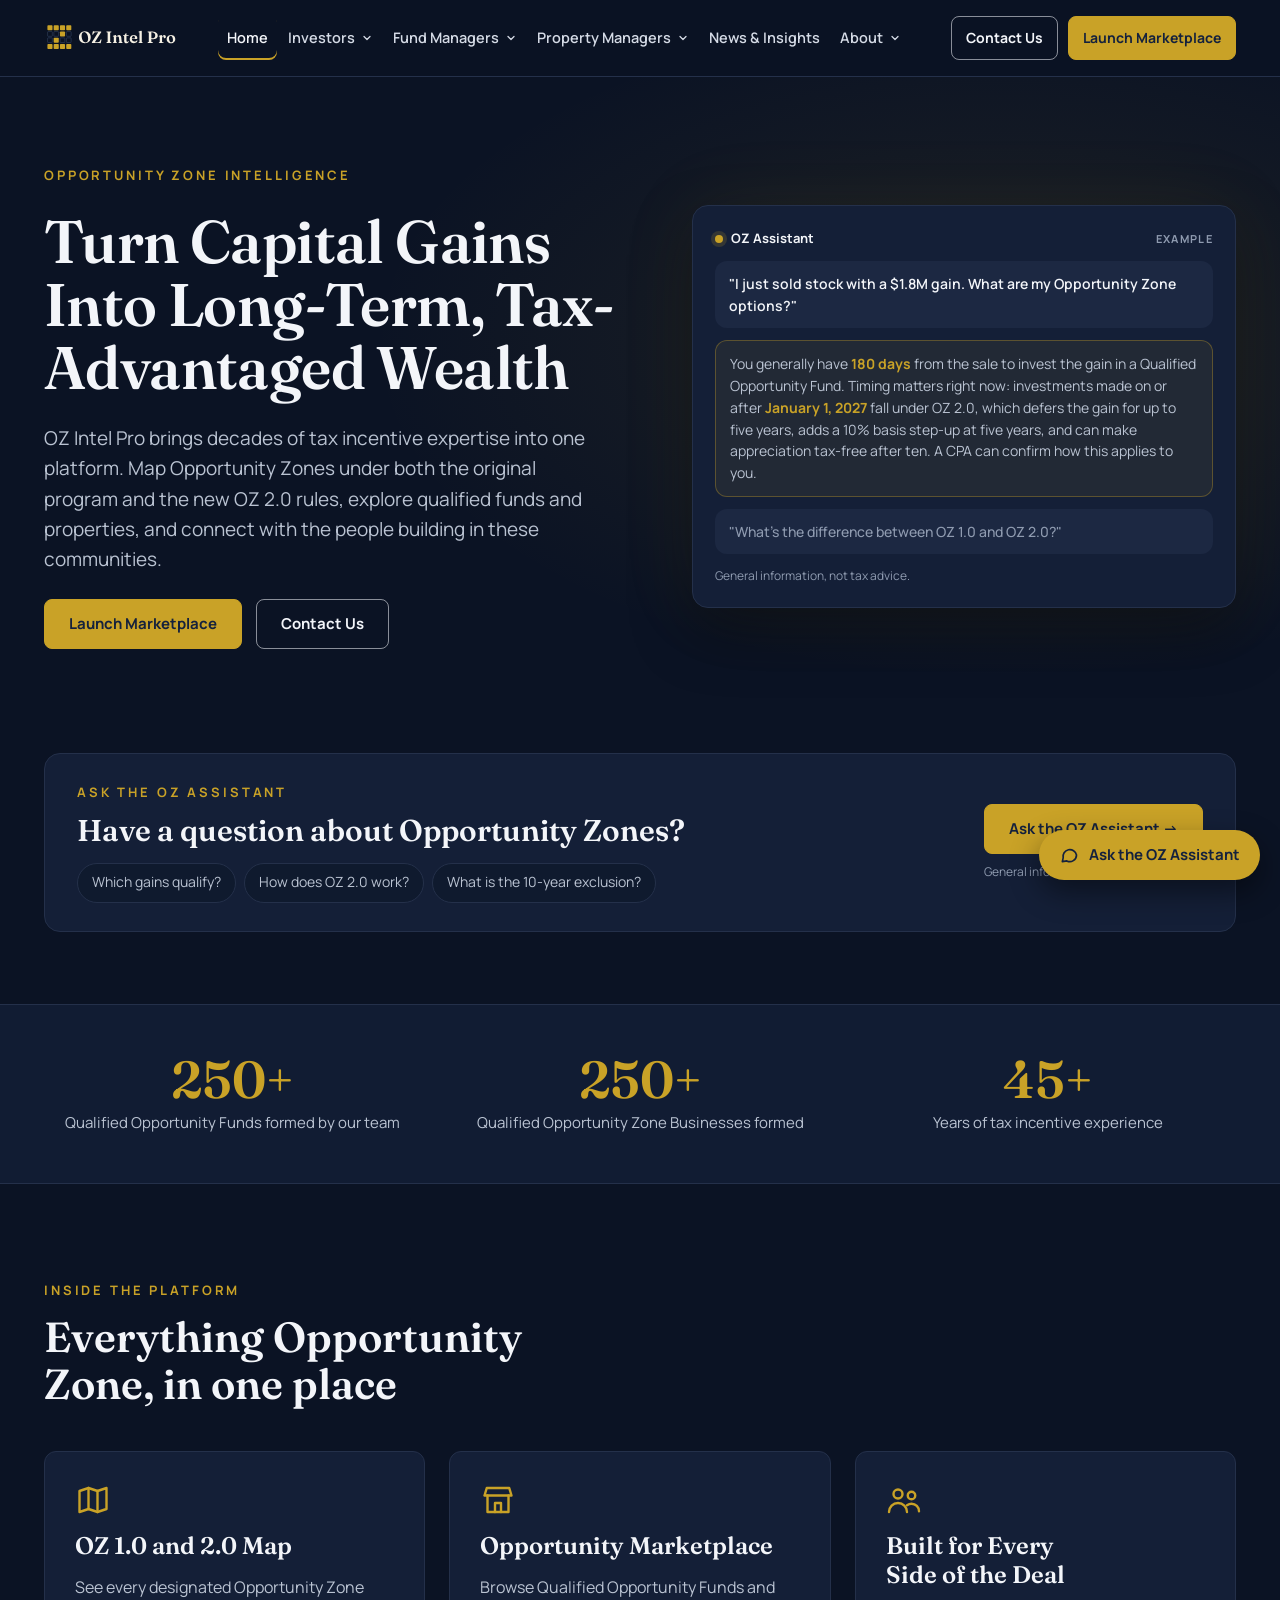
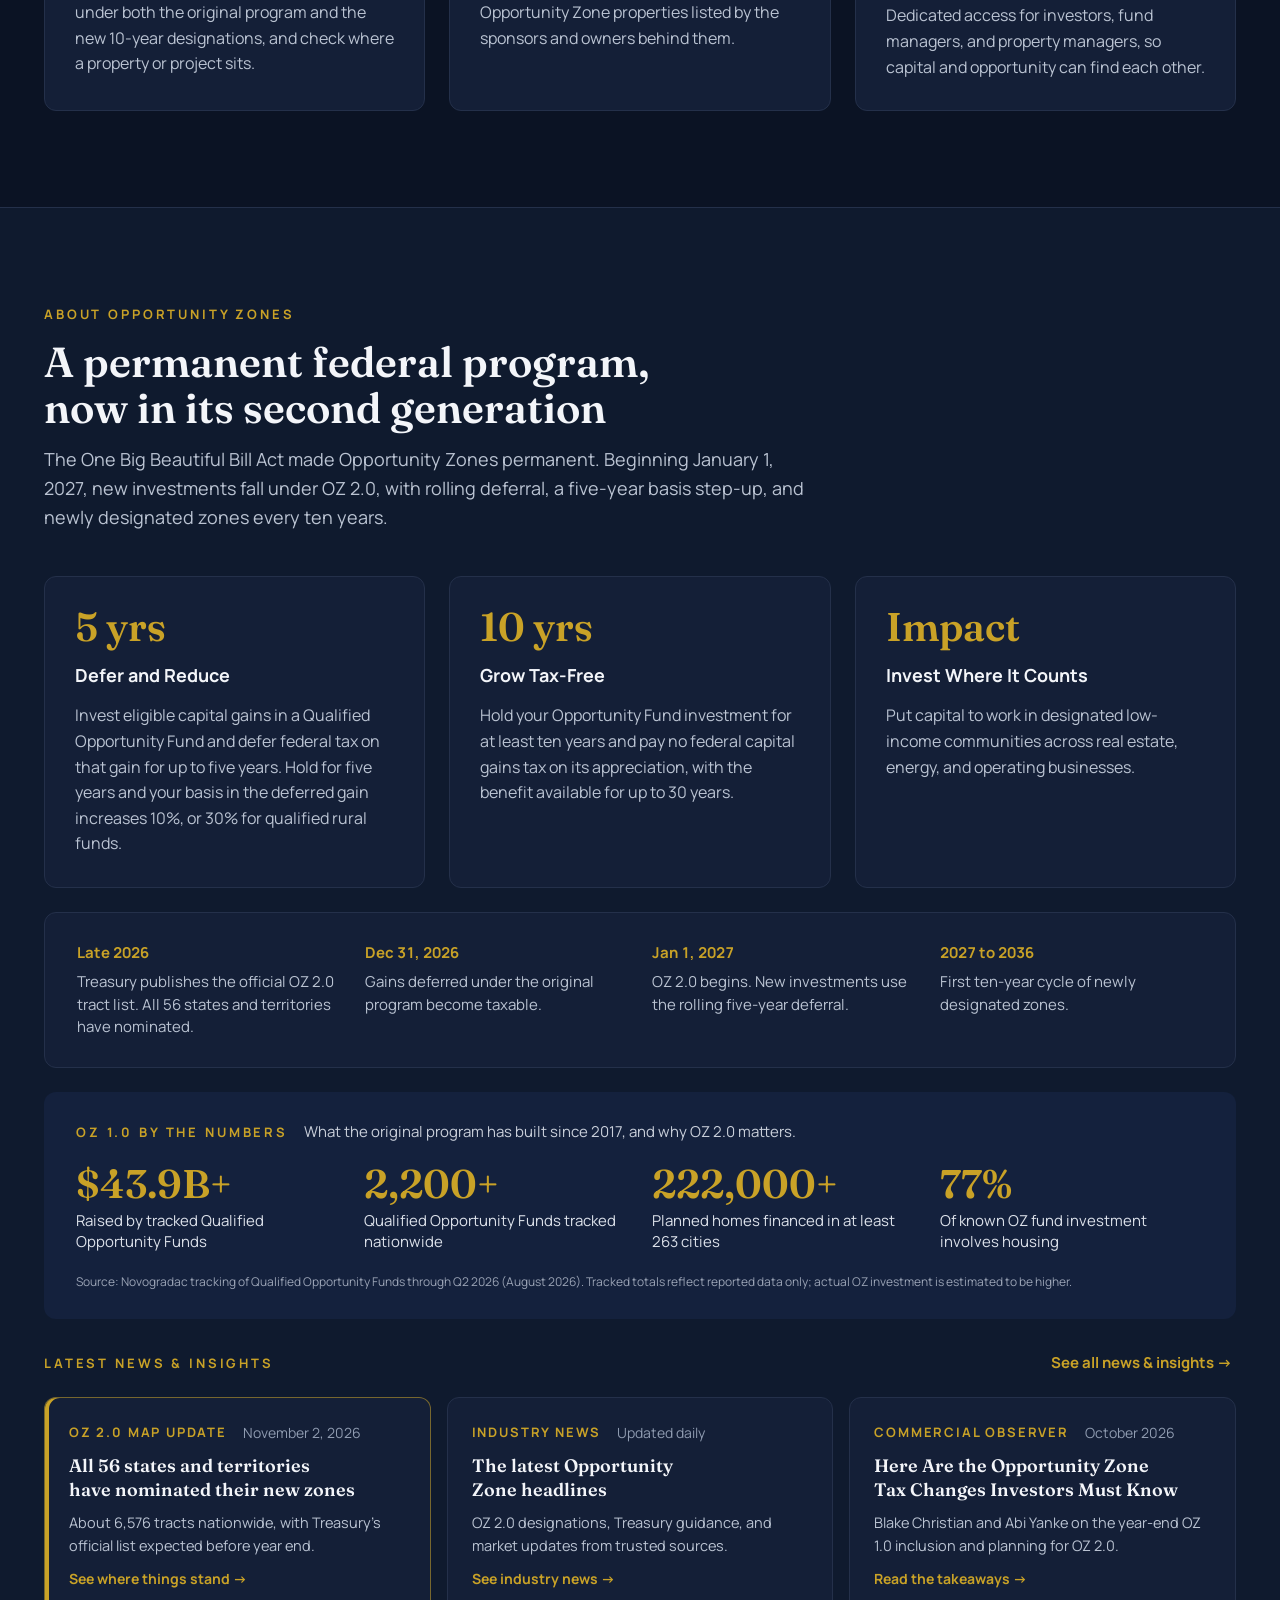
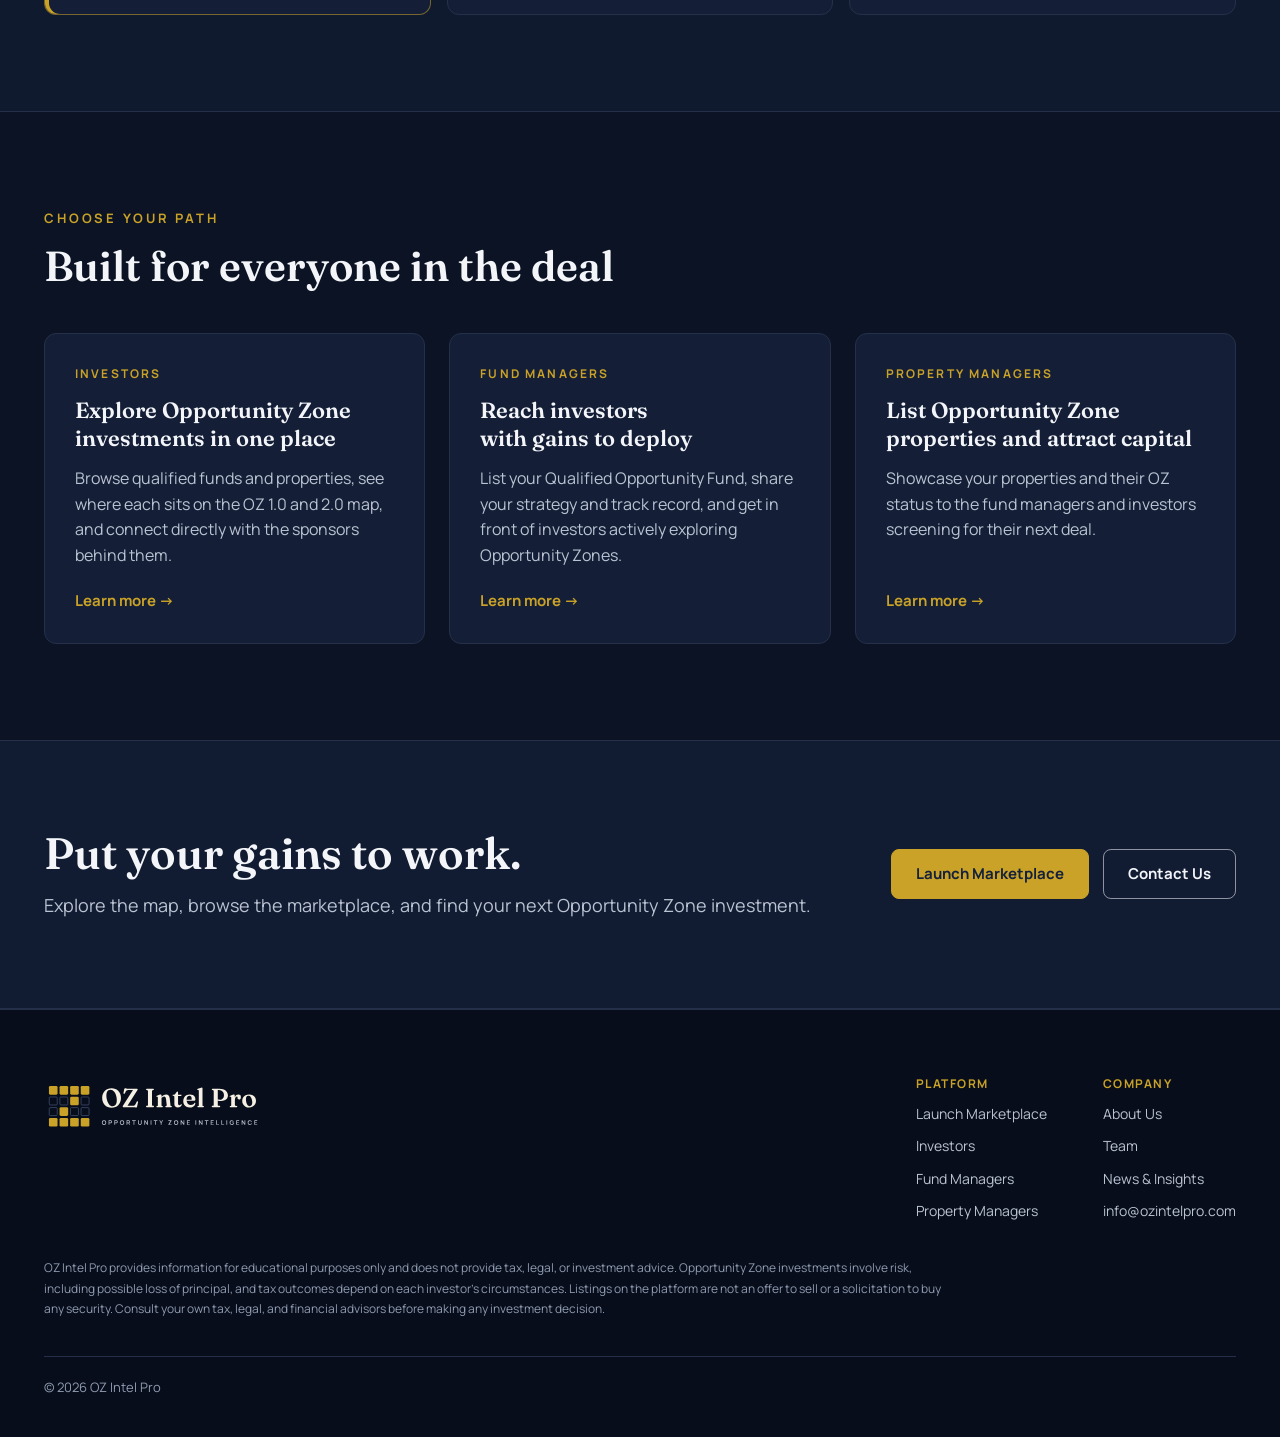
==== commit f723a5c7: "Add files via upload remove kosmont article" ====
--- a/index.html
+++ b/index.html
@@ -21,8 +21,8 @@
 <nav class="nav" aria-label="Main"><a href="/" aria-current="page">Home</a><div class="dd"><button type="button" class="dd-btn" aria-expanded="false" aria-controls="dd-0">Investors<svg class="chev" width="12" height="12" viewBox="0 0 24 24" fill="none" stroke="currentColor" stroke-width="2.5" stroke-linecap="round" stroke-linejoin="round" aria-hidden="true"><path d="m6 9 6 6 6-6"/></svg></button><div class="dd-menu" id="dd-0"><a href="/investors.html">Overview</a><a href="/portal/investor" class="portal">Investor Portal</a></div></div><div class="dd"><button type="button" class="dd-btn" aria-expanded="false" aria-controls="dd-1">Fund Managers<svg class="chev" width="12" height="12" viewBox="0 0 24 24" fill="none" stroke="currentColor" stroke-width="2.5" stroke-linecap="round" stroke-linejoin="round" aria-hidden="true"><path d="m6 9 6 6 6-6"/></svg></button><div class="dd-menu" id="dd-1"><a href="/fund-managers.html">Overview</a><a href="/portal/fund-manager" class="portal">Fund Manager Portal</a></div></div><div class="dd"><button type="button" class="dd-btn" aria-expanded="false" aria-controls="dd-2">Property Managers<svg class="chev" width="12" height="12" viewBox="0 0 24 24" fill="none" stroke="currentColor" stroke-width="2.5" stroke-linecap="round" stroke-linejoin="round" aria-hidden="true"><path d="m6 9 6 6 6-6"/></svg></button><div class="dd-menu" id="dd-2"><a href="/property-managers.html">Overview</a><a href="/portal/property-manager" class="portal">Property Manager Portal</a></div></div><a href="/insights.html">News &amp; Insights</a><div class="dd"><button type="button" class="dd-btn" aria-expanded="false" aria-controls="dd-4">About<svg class="chev" width="12" height="12" viewBox="0 0 24 24" fill="none" stroke="currentColor" stroke-width="2.5" stroke-linecap="round" stroke-linejoin="round" aria-hidden="true"><path d="m6 9 6 6 6-6"/></svg></button><div class="dd-menu" id="dd-4"><a href="/about.html">About Us</a><a href="/team.html">Team</a></div></div></nav>
 <div class="header-ctas"><a class="btn btn-outline" href="mailto:info@ozintelpro.com">Contact Us</a><a class="btn btn-primary" href="/launch">Launch Marketplace</a></div>
 <details class="menu">
-<summary aria-label="Open menu"><svg width="22" height="22" viewBox="0 0 24 24" fill="none" stroke="#F3F5F9" stroke-width="2" stroke-linecap="round" aria-hidden="true"><path d="M4 7h16M4 12h16M4 17h16"/></svg></summary>
-<div class="menu-panel"><nav aria-label="Mobile"><a href="/" aria-current="page">Home</a><div class="m-group"><span class="m-label">Investors</span><a href="/investors.html">Overview</a><a href="/portal/investor" class="portal">Investor Portal</a></div><div class="m-group"><span class="m-label">Fund Managers</span><a href="/fund-managers.html">Overview</a><a href="/portal/fund-manager" class="portal">Fund Manager Portal</a></div><div class="m-group"><span class="m-label">Property Managers</span><a href="/property-managers.html">Overview</a><a href="/portal/property-manager" class="portal">Property Manager Portal</a></div><a class="m-top" href="/insights.html">News &amp; Insights</a><div class="m-group"><span class="m-label">About</span><a href="/about.html">About Us</a><a href="/team.html">Team</a></div><div class="btns"><a class="btn btn-primary" href="/launch">Launch Marketplace</a><a class="btn btn-outline" href="mailto:info@ozintelpro.com">Contact Us</a></div></nav></div>
+<summary aria-label="Menu"><svg class="i-open" width="22" height="22" viewBox="0 0 24 24" fill="none" stroke="#F3F5F9" stroke-width="2" stroke-linecap="round" aria-hidden="true"><path d="M4 7h16M4 12h16M4 17h16"/></svg><svg class="i-close" width="22" height="22" viewBox="0 0 24 24" fill="none" stroke="#F3F5F9" stroke-width="2" stroke-linecap="round" aria-hidden="true"><path d="M6 6l12 12M18 6 6 18"/></svg></summary>
+<div class="menu-panel"><nav aria-label="Mobile"><a class="m-link" href="/" aria-current="page">Home</a><details class="m-acc"><summary>Investors<svg class="chev" width="12" height="12" viewBox="0 0 24 24" fill="none" stroke="currentColor" stroke-width="2.5" stroke-linecap="round" stroke-linejoin="round" aria-hidden="true"><path d="m6 9 6 6 6-6"/></svg></summary><div class="m-sub"><a href="/investors.html">Overview</a><a href="/portal/investor" class="portal">Investor Portal</a></div></details><details class="m-acc"><summary>Fund Managers<svg class="chev" width="12" height="12" viewBox="0 0 24 24" fill="none" stroke="currentColor" stroke-width="2.5" stroke-linecap="round" stroke-linejoin="round" aria-hidden="true"><path d="m6 9 6 6 6-6"/></svg></summary><div class="m-sub"><a href="/fund-managers.html">Overview</a><a href="/portal/fund-manager" class="portal">Fund Manager Portal</a></div></details><details class="m-acc"><summary>Property Managers<svg class="chev" width="12" height="12" viewBox="0 0 24 24" fill="none" stroke="currentColor" stroke-width="2.5" stroke-linecap="round" stroke-linejoin="round" aria-hidden="true"><path d="m6 9 6 6 6-6"/></svg></summary><div class="m-sub"><a href="/property-managers.html">Overview</a><a href="/portal/property-manager" class="portal">Property Manager Portal</a></div></details><a class="m-link" href="/insights.html">News &amp; Insights</a><details class="m-acc"><summary>About<svg class="chev" width="12" height="12" viewBox="0 0 24 24" fill="none" stroke="currentColor" stroke-width="2.5" stroke-linecap="round" stroke-linejoin="round" aria-hidden="true"><path d="m6 9 6 6 6-6"/></svg></summary><div class="m-sub"><a href="/about.html">About Us</a><a href="/team.html">Team</a></div></details><div class="btns m-ctas"><a class="btn btn-primary" href="/launch">Launch Marketplace</a><a class="btn btn-outline" href="mailto:info@ozintelpro.com">Contact Us</a></div></nav></div>
 </details>
 </div>
 </header>
@@ -92,7 +92,7 @@
 <div class="home-news-wrap"><div class="home-news-head"><span class="eyebrow">Latest news &amp; insights</span><a class="ask-link" href="/insights.html">See all news &amp; insights →</a></div>
 <div class="home-news" id="home-news">
 <a class="more-item home-news-card feature" href="/insights.html#oz2-status"><div class="insight-meta"><span class="outlet">OZ 2.0 map update</span><span>November 2, 2026</span></div><h3>All 56 states and territories have nominated their new zones</h3><p>About 6,576 tracts nationwide, with Treasury's official list expected before year end.</p><span class="more-go">See where things stand →</span></a>
-<a data-slot class="more-item home-news-card" href="/insights.html#team"><div class="insight-meta"><span class="outlet">Tax Alert</span><span>October 31, 2026</span></div><h3>Opportunity Zone 2.0 and California Investment Opportunities</h3><p>Larry Kosmont and Blake Christian on pairing federal OZ benefits with California's local financing tools.</p><span class="more-go">Read the takeaways →</span></a>
+<a data-slot class="more-item home-news-card" href="/insights.html#industry-news"><div class="insight-meta"><span class="outlet">Industry news</span><span>Updated daily</span></div><h3>The latest Opportunity Zone headlines</h3><p>OZ 2.0 designations, Treasury guidance, and market updates from trusted sources.</p><span class="more-go">See industry news →</span></a>
 <a data-slot class="more-item home-news-card" href="/insights.html#team"><div class="insight-meta"><span class="outlet">Commercial Observer</span><span>October 2026</span></div><h3>Here Are the Opportunity Zone Tax Changes Investors Must Know</h3><p>Blake Christian and Abi Yanke on the year-end OZ 1.0 inclusion and planning for OZ 2.0.</p><span class="more-go">Read the takeaways →</span></a>
 </div></div>
 </div></section>
@@ -132,6 +132,10 @@
   });
   document.addEventListener('click',function(){closeAll();});
   document.addEventListener('keydown',function(e){if(e.key==='Escape')closeAll();});
+  var m=document.querySelector('details.menu');
+  if(m){m.addEventListener('toggle',function(){document.body.classList.toggle('menu-open',m.open);});
+    m.querySelectorAll('.menu-panel a').forEach(function(a){a.addEventListener('click',function(){m.open=false;});});
+    document.addEventListener('keydown',function(e){if(e.key==='Escape'&&m.open)m.open=false;});}
 })();
 </script>
 <script src="/assets/assistant.js" defer></script>
--- a/assets/styles.css
+++ b/assets/styles.css
@@ -331,3 +331,38 @@
 .nav{gap:2px}
 @media (max-width:1380px){.nav>a,.dd-btn{padding:0 9px;font-size:14.5px}.header-ctas .btn{padding:10px 14px}.header-row{gap:14px}}
 @media (max-width:1240px){.nav,.header-ctas{display:none}.menu{display:block}}
+
+.news-more{margin-top:18px}
+#news-feed .more-item[hidden]{display:none}
+.news-more{display:inline-flex;width:auto;align-self:flex-start}
+
+/* Mobile menu (redesigned) */
+.menu .i-close{display:none}
+.menu[open] .i-open{display:none}
+.menu[open] .i-close{display:block}
+
+.menu-panel{max-height:calc(100dvh - 77px);overflow-y:auto;overscroll-behavior:contain}
+.menu-panel nav{padding:6px max(20px,env(safe-area-inset-left)) 24px}
+.menu-panel nav a.m-link,.m-acc>summary{display:flex;align-items:center;justify-content:space-between;min-height:56px;padding:0 4px;border-bottom:1px solid var(--line);font-size:17px;font-weight:600;color:var(--ink);background:none;box-shadow:none;list-style:none;cursor:pointer}
+.m-acc>summary::-webkit-details-marker{display:none}
+.m-acc>summary .chev{transition:transform .15s;color:#9AA3B5}
+.m-acc[open]>summary .chev{transform:rotate(180deg)}
+.menu-panel nav a.m-link[aria-current="page"],.m-acc.active>summary{color:var(--gold);background:none}
+.m-sub{display:flex;flex-direction:column;padding:4px 0 10px 14px;border-bottom:1px solid var(--line);border-left:2px solid rgba(201,162,39,.35);margin-left:4px}
+.menu-panel nav .m-sub a{min-height:46px;display:flex;align-items:center;padding:0 10px;border:0;font-size:15.5px;font-weight:500;color:#C9CFDA;border-radius:8px;background:none}
+.menu-panel nav .m-sub a[aria-current="page"]{color:var(--gold);background:rgba(243,245,249,.05)}
+.menu-panel nav .m-sub a.portal{color:var(--gold);font-weight:600}
+.menu-panel nav .m-sub a.portal::after{content:" →"}
+.m-ctas{padding-top:20px;gap:10px}
+.m-ctas .btn{flex:1 1 140px;justify-content:center}
+body.menu-open .oz-launch{display:none}
+@media (prefers-reduced-motion:reduce){.m-acc>summary .chev{transition:none}}
+/* scope fixes: inner accordion summaries must not inherit the hamburger button style */
+.menu .m-acc>summary{width:auto;height:auto;min-height:56px;border:0;border-bottom:1px solid var(--line);border-radius:0;justify-content:space-between;padding:0 4px}
+.menu[open] .m-acc>summary{border-color:var(--line)}
+.menu[open]>summary{border-color:var(--gold)}
+.m-acc[open]>summary{border-bottom-color:transparent}
+.menu-panel nav .m-ctas .btn-primary{color:var(--navy)}
+.menu-panel nav .m-ctas .btn{border-bottom:0}
+.menu-panel nav .m-ctas .btn-primary{border:0}
+.menu-panel nav .m-ctas .btn-outline{border:1.5px solid var(--line);color:var(--ink)}
